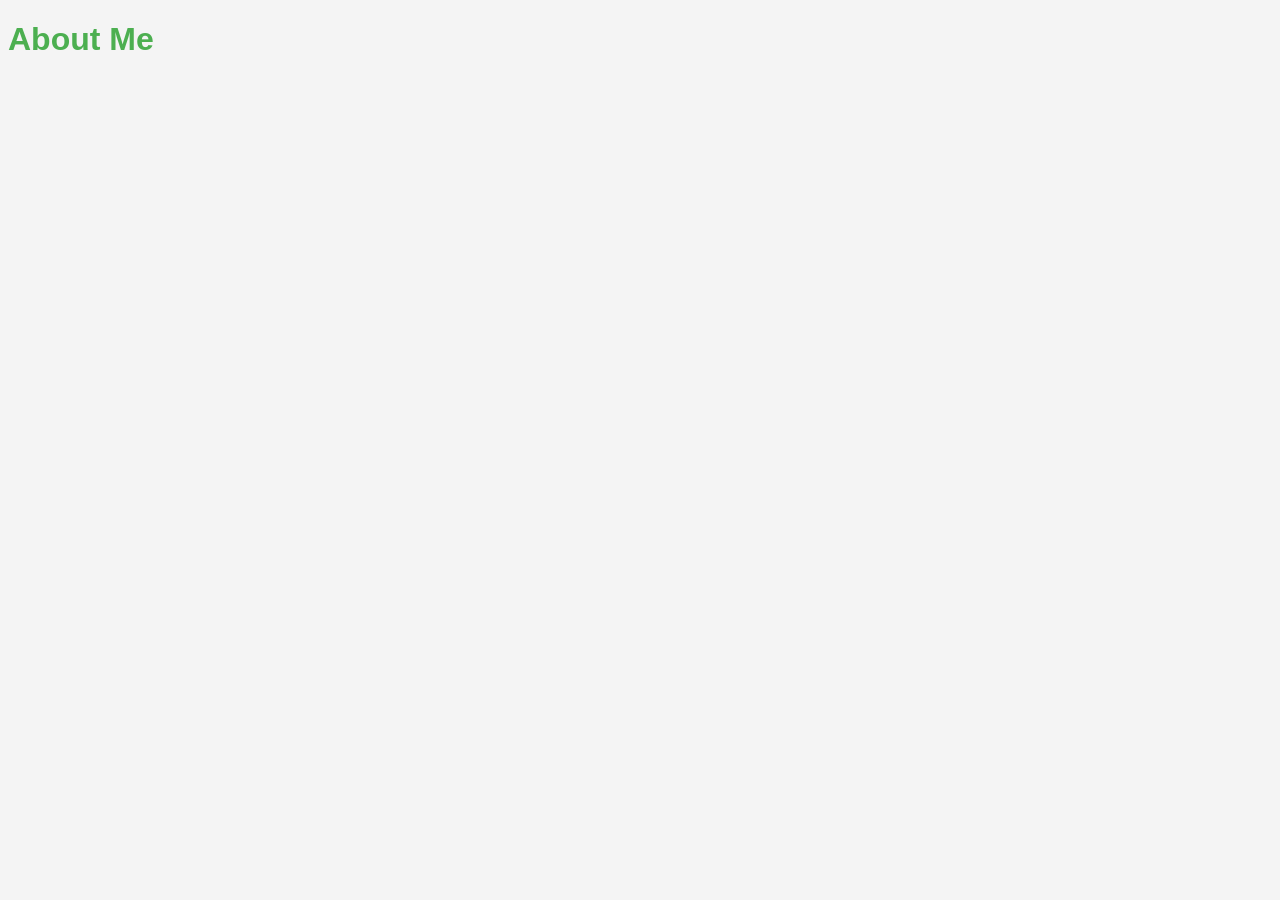
==== about.html @ 4b8dbb8c "Initial commit: Portfolio website" ====
<!DOCTYPE html>
<html lang="en">
<head>
    <meta charset="UTF-8">
    <meta name="viewport" content="width=device-width, initial-scale=1.0">
    <link rel="stylesheet" href="style.css">
    <title>About Me</title>
</head>
<body>
    <h1>About Me</h1>
</body>
</html>
---- style.css ----
body {
    font-family: Arial, sans-serif;
    background-color: #f4f4f4;
    color: #333;
}

h1 {
    color: #4CAF50;
}
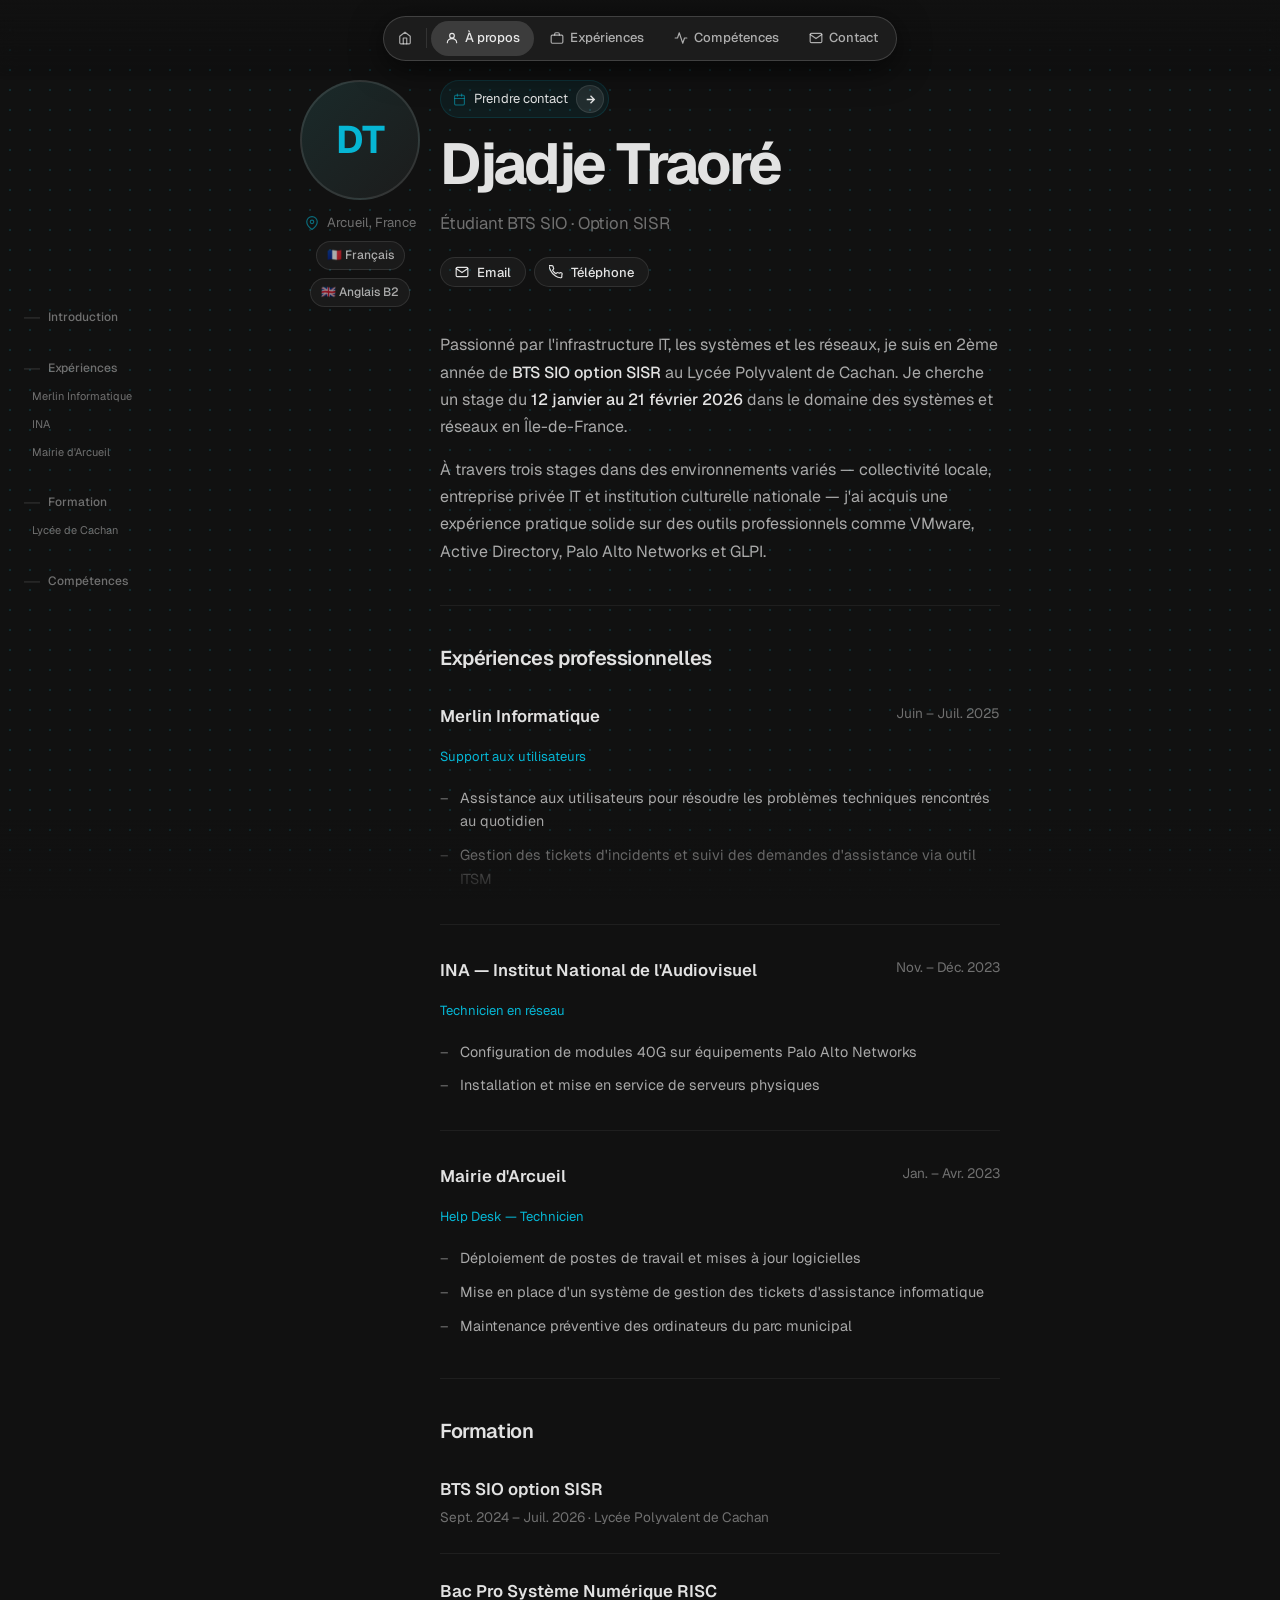
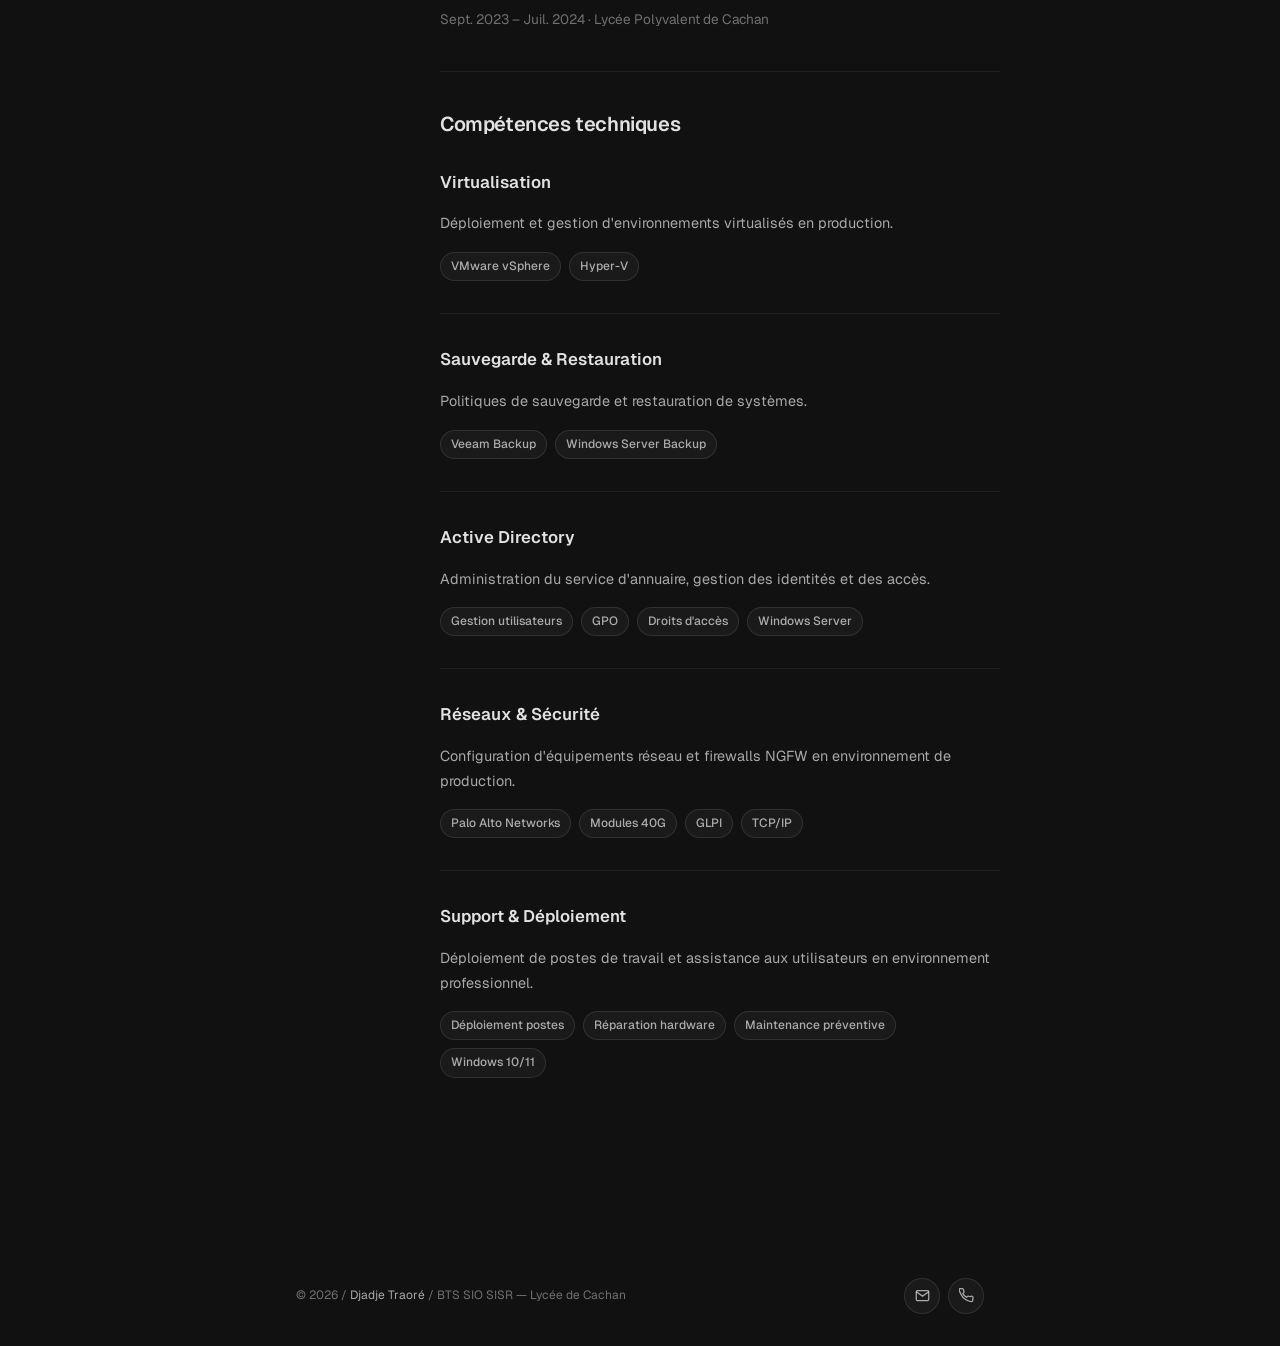
==== commit c043d039: "Add files via upload" ====
--- a/about.html
+++ b/about.html
@@ -1,12 +1,346 @@
 <!DOCTYPE html>
-<html lang="en">
+<html lang="fr">
 <head>
-    <meta charset="UTF-8">
-    <meta name="viewport" content="width=device-width, initial-scale=1.0">
-    <link rel="stylesheet" href="style.css">
-    <title>About Me</title>
+  <meta charset="UTF-8" />
+  <meta name="viewport" content="width=device-width, initial-scale=1.0" />
+  <title>À propos — Djadje Traoré</title>
+  <link rel="stylesheet" href="tokens.css" />
+  <style>
+    /* TOC sidebar (like magic-portfolio TableOfContents) */
+    .toc {
+      position: fixed; left: 0; top: 50%; transform: translateY(-50%);
+      padding-left: 24px; display: flex; flex-direction: column; gap: 32px;
+    }
+    .toc-section { display: flex; flex-direction: column; gap: 8px; }
+    .toc-link {
+      font-size: 12px; font-weight: 500; color: var(--neutral-on-background-weak);
+      text-decoration: none; font-family: var(--font-label);
+      transition: color var(--transition-micro-medium);
+      display: flex; align-items: center; gap: 8px;
+    }
+    .toc-link::before {
+      content:''; width: 16px; height: 1px;
+      background: currentColor; opacity: 0.4;
+      transition: width var(--transition-micro-medium), opacity var(--transition-micro-medium);
+    }
+    .toc-link:hover, .toc-link.active { color: var(--neutral-on-background-strong); }
+    .toc-link:hover::before { width: 24px; opacity: 1; }
+    .toc-sub { padding-left: 8px; font-size: 11px; color: var(--neutral-on-background-weak); text-decoration:none; display:block; margin-top:2px; font-family:var(--font-label); transition:color var(--transition-micro-medium); }
+    .toc-sub:hover { color: var(--neutral-on-background-medium); }
+    @media (max-width: 1100px) { .toc { display: none; } }
+
+    /* Schedule button */
+    .schedule-btn {
+      display: inline-flex; align-items: center; gap: 8px;
+      border: 1px solid var(--brand-alpha-medium);
+      background: var(--brand-alpha-weak);
+      border-radius: var(--radius-full);
+      padding: 4px 4px 4px 12px;
+      font-size: 13px; color: var(--neutral-on-background-strong); text-decoration:none;
+      transition: background var(--transition-micro-medium);
+      backdrop-filter: blur(4px);
+    }
+    .schedule-btn:hover { background: var(--brand-alpha-medium); }
+    .schedule-btn .icon-wrap {
+      display:inline-flex; align-items:center; justify-content:center;
+      width:28px; height:28px; border-radius:var(--radius-full);
+      background: var(--neutral-alpha-medium); border: 1px solid var(--neutral-border-medium);
+      flex-shrink:0;
+    }
+    .schedule-btn svg { width: 13px; height: 13px; }
+
+    /* Progress bar for language */
+    .progress-bar {
+      height: 3px; border-radius: 2px;
+      background: var(--neutral-border-weak); overflow: hidden; margin-top:4px;
+    }
+    .progress-fill { height: 100%; border-radius: 2px; background: var(--brand-solid); }
+  </style>
 </head>
 <body>
-    <h1>About Me</h1>
+
+<div class="mask-top"></div>
+<div class="mask-bottom"></div>
+
+<!-- TOC (Table of Contents, fixed left) -->
+<div class="toc">
+  <div class="toc-section">
+    <a class="toc-link" href="#introduction">Introduction</a>
+  </div>
+  <div class="toc-section">
+    <a class="toc-link" href="#experiences">Expériences</a>
+    <a class="toc-sub" href="#merlin">Merlin Informatique</a>
+    <a class="toc-sub" href="#ina">INA</a>
+    <a class="toc-sub" href="#arcueil">Mairie d'Arcueil</a>
+  </div>
+  <div class="toc-section">
+    <a class="toc-link" href="#formation">Formation</a>
+    <a class="toc-sub" href="#bts">Lycée de Cachan</a>
+  </div>
+  <div class="toc-section">
+    <a class="toc-link" href="#competences">Compétences</a>
+  </div>
+</div>
+
+<!-- NAV PILL -->
+<nav class="pill">
+  <a href="index.html" class="home-icon" aria-label="Accueil">
+    <svg viewBox="0 0 24 24" fill="none" stroke="currentColor" stroke-width="2" stroke-linecap="round" stroke-linejoin="round"><path d="M3 9l9-7 9 7v11a2 2 0 01-2 2H5a2 2 0 01-2-2z"/><polyline points="9 22 9 12 15 12 15 22"/></svg>
+  </a>
+  <div class="nav-sep"></div>
+  <a href="about.html" class="active">
+    <svg viewBox="0 0 24 24" fill="none" stroke="currentColor" stroke-width="2" stroke-linecap="round" stroke-linejoin="round"><circle cx="12" cy="8" r="4"/><path d="M4 20c0-4 3.6-7 8-7s8 3 8 7"/></svg>
+    <span class="nav-label">À propos</span>
+  </a>
+  <a href="experiences.html">
+    <svg viewBox="0 0 24 24" fill="none" stroke="currentColor" stroke-width="2" stroke-linecap="round" stroke-linejoin="round"><rect x="2" y="7" width="20" height="14" rx="2"/><path d="M16 7V5a2 2 0 00-2-2h-4a2 2 0 00-2 2v2"/></svg>
+    <span class="nav-label">Expériences</span>
+  </a>
+  <a href="competences.html">
+    <svg viewBox="0 0 24 24" fill="none" stroke="currentColor" stroke-width="2" stroke-linecap="round" stroke-linejoin="round"><polyline points="22 12 18 12 15 21 9 3 6 12 2 12"/></svg>
+    <span class="nav-label">Compétences</span>
+  </a>
+  <a href="contact.html">
+    <svg viewBox="0 0 24 24" fill="none" stroke="currentColor" stroke-width="2" stroke-linecap="round" stroke-linejoin="round"><path d="M4 4h16c1.1 0 2 .9 2 2v12c0 1.1-.9 2-2 2H4c-1.1 0-2-.9-2-2V6c0-1.1.9-2 2-2z"/><polyline points="22,6 12,13 2,6"/></svg>
+    <span class="nav-label">Contact</span>
+  </a>
+</nav>
+
+<main>
+  <div class="column" style="max-width: var(--max-width-m);">
+
+    <div class="about-layout">
+
+      <!-- ─── SIDEBAR: avatar sticky ─── -->
+      <div class="about-sidebar">
+        <div class="reveal reveal-d1">
+          <div class="avatar avatar-xl">DT</div>
+        </div>
+        <div class="reveal reveal-d2 col gap-8" style="align-items:center;">
+          <div class="row gap-8" style="color:var(--brand-on-background-weak);">
+            <svg width="14" height="14" viewBox="0 0 24 24" fill="none" stroke="currentColor" stroke-width="2"><path d="M21 10c0 7-9 13-9 13s-9-6-9-13a9 9 0 0118 0z"/><circle cx="12" cy="10" r="3"/></svg>
+            <span class="body-default-s">Arcueil, France</span>
+          </div>
+          <div class="row gap-8 wrap" style="justify-content:center;">
+            <span class="tag">🇫🇷 Français</span>
+            <span class="tag">🇬🇧 Anglais B2</span>
+          </div>
+        </div>
+      </div>
+
+      <!-- ─── BODY ─── -->
+      <div class="about-body col gap-40">
+
+        <!-- Header: name + role + socials -->
+        <div id="introduction" class="col gap-16">
+
+          <!-- Schedule a call button -->
+          <div class="reveal reveal-d1" style="width:fit-content;">
+            <a href="mailto:traoredjadje310@gmail.com" class="schedule-btn">
+              <svg viewBox="0 0 24 24" fill="none" stroke="var(--brand-on-background-weak)" stroke-width="2" stroke-linecap="round" stroke-linejoin="round"><rect x="3" y="4" width="18" height="18" rx="2"/><line x1="16" y1="2" x2="16" y2="6"/><line x1="8" y1="2" x2="8" y2="6"/><line x1="3" y1="10" x2="21" y2="10"/></svg>
+              Prendre contact
+              <div class="icon-wrap">
+                <svg viewBox="0 0 24 24" fill="none" stroke="currentColor" stroke-width="2.5"><path d="M5 12h14M12 5l7 7-7 7"/></svg>
+              </div>
+            </a>
+          </div>
+
+          <div class="reveal reveal-d2">
+            <h1 class="display-strong-xl">Djadje Traoré</h1>
+          </div>
+
+          <div class="reveal reveal-d3">
+            <p class="display-default-xs on-neutral-weak">Étudiant BTS SIO · Option SISR</p>
+          </div>
+
+          <!-- Social buttons -->
+          <div class="reveal reveal-d4 row gap-8 wrap" style="padding-top:4px; padding-bottom:4px;">
+            <a href="mailto:traoredjadje310@gmail.com" class="btn btn-secondary" style="font-size:13px; padding:7px 14px;">
+              <svg viewBox="0 0 24 24" fill="none" stroke="currentColor" stroke-width="2" stroke-linecap="round" stroke-linejoin="round"><path d="M4 4h16c1.1 0 2 .9 2 2v12c0 1.1-.9 2-2 2H4c-1.1 0-2-.9-2-2V6c0-1.1.9-2 2-2z"/><polyline points="22,6 12,13 2,6"/></svg>
+              Email
+            </a>
+            <a href="tel:0767908541" class="btn btn-secondary" style="font-size:13px; padding:7px 14px;">
+              <svg viewBox="0 0 24 24" fill="none" stroke="currentColor" stroke-width="2" stroke-linecap="round" stroke-linejoin="round"><path d="M22 16.92v3a2 2 0 01-2.18 2 19.8 19.8 0 01-8.63-3.07A19.5 19.5 0 013.07 9.81 19.8 19.8 0 01.12 1.23a2 2 0 012-.22h3a2 2 0 012 1.72c.13.96.36 1.9.7 2.81a2 2 0 01-.45 2.11l-1.27 1.27a16 16 0 006 6l1.27-1.27a2 2 0 012.11-.45c.9.34 1.85.57 2.81.7A2 2 0 0122 16.92z"/></svg>
+              Téléphone
+            </a>
+          </div>
+
+        </div>
+
+        <!-- Intro paragraph -->
+        <div class="reveal reveal-d4 col gap-16 body-default-l">
+          <p>Passionné par l'infrastructure IT, les systèmes et les réseaux, je suis en 2ème année de <strong style="color:var(--neutral-on-background-strong); font-weight:500;">BTS SIO option SISR</strong> au Lycée Polyvalent de Cachan. Je cherche un stage du <strong style="color:var(--neutral-on-background-strong); font-weight:500;">12 janvier au 21 février 2026</strong> dans le domaine des systèmes et réseaux en Île-de-France.</p>
+          <p>À travers trois stages dans des environnements variés — collectivité locale, entreprise privée IT et institution culturelle nationale — j'ai acquis une expérience pratique solide sur des outils professionnels comme VMware, Active Directory, Palo Alto Networks et GLPI.</p>
+        </div>
+
+        <div class="line-h reveal"></div>
+
+        <!-- WORK EXPERIENCE -->
+        <div class="col gap-32">
+          <h2 id="experiences" class="display-strong-s">Expériences professionnelles</h2>
+
+          <div class="col gap-32">
+
+            <!-- EXP 1 -->
+            <div id="merlin" class="exp-block reveal">
+              <div class="row between align-start">
+                <span class="heading-strong-l">Merlin Informatique</span>
+                <span class="heading-default-xs">Juin – Juil. 2025</span>
+              </div>
+              <p class="body-default-s on-brand mt-8">Support aux utilisateurs</p>
+              <ul class="exp-achievements">
+                <li>Assistance aux utilisateurs pour résoudre les problèmes techniques rencontrés au quotidien</li>
+                <li>Gestion des tickets d'incidents et suivi des demandes d'assistance via outil ITSM</li>
+              </ul>
+            </div>
+
+            <div class="line-h"></div>
+
+            <!-- EXP 2 -->
+            <div id="ina" class="exp-block reveal">
+              <div class="row between align-start">
+                <span class="heading-strong-l">INA — Institut National de l'Audiovisuel</span>
+                <span class="heading-default-xs">Nov. – Déc. 2023</span>
+              </div>
+              <p class="body-default-s on-brand mt-8">Technicien en réseau</p>
+              <ul class="exp-achievements">
+                <li>Configuration de modules 40G sur équipements Palo Alto Networks</li>
+                <li>Installation et mise en service de serveurs physiques</li>
+              </ul>
+            </div>
+
+            <div class="line-h"></div>
+
+            <!-- EXP 3 -->
+            <div id="arcueil" class="exp-block reveal">
+              <div class="row between align-start">
+                <span class="heading-strong-l">Mairie d'Arcueil</span>
+                <span class="heading-default-xs">Jan. – Avr. 2023</span>
+              </div>
+              <p class="body-default-s on-brand mt-8">Help Desk — Technicien</p>
+              <ul class="exp-achievements">
+                <li>Déploiement de postes de travail et mises à jour logicielles</li>
+                <li>Mise en place d'un système de gestion des tickets d'assistance informatique</li>
+                <li>Maintenance préventive des ordinateurs du parc municipal</li>
+              </ul>
+            </div>
+
+          </div>
+        </div>
+
+        <div class="line-h reveal"></div>
+
+        <!-- FORMATION -->
+        <div class="col gap-32">
+          <h2 id="formation" class="display-strong-s">Formation</h2>
+
+          <div class="col gap-24">
+
+            <div id="bts" class="col gap-4 reveal">
+              <div class="row between align-start">
+                <span class="heading-strong-l">BTS SIO option SISR</span>
+              </div>
+              <span class="heading-default-xs">Sept. 2024 – Juil. 2026 · Lycée Polyvalent de Cachan</span>
+            </div>
+
+            <div class="line-h"></div>
+
+            <div class="col gap-4 reveal">
+              <span class="heading-strong-l">Bac Pro Système Numérique RISC</span>
+              <span class="heading-default-xs">Sept. 2023 – Juil. 2024 · Lycée Polyvalent de Cachan</span>
+            </div>
+
+          </div>
+        </div>
+
+        <div class="line-h reveal"></div>
+
+        <!-- COMPÉTENCES TECHNIQUES -->
+        <div class="col gap-32 mb-48">
+          <h2 id="competences" class="display-strong-s">Compétences techniques</h2>
+
+          <div class="col gap-32">
+
+            <div class="skill-block reveal">
+              <span class="heading-strong-l">Virtualisation</span>
+              <p class="body-default-m mt-8">Déploiement et gestion d'environnements virtualisés en production.</p>
+              <div class="skill-tags-row">
+                <span class="tag">VMware vSphere</span>
+                <span class="tag">Hyper-V</span>
+              </div>
+            </div>
+
+            <div class="line-h"></div>
+
+            <div class="skill-block reveal">
+              <span class="heading-strong-l">Sauvegarde & Restauration</span>
+              <p class="body-default-m mt-8">Politiques de sauvegarde et restauration de systèmes.</p>
+              <div class="skill-tags-row">
+                <span class="tag">Veeam Backup</span>
+                <span class="tag">Windows Server Backup</span>
+              </div>
+            </div>
+
+            <div class="line-h"></div>
+
+            <div class="skill-block reveal">
+              <span class="heading-strong-l">Active Directory</span>
+              <p class="body-default-m mt-8">Administration du service d'annuaire, gestion des identités et des accès.</p>
+              <div class="skill-tags-row">
+                <span class="tag">Gestion utilisateurs</span>
+                <span class="tag">GPO</span>
+                <span class="tag">Droits d'accès</span>
+                <span class="tag">Windows Server</span>
+              </div>
+            </div>
+
+            <div class="line-h"></div>
+
+            <div class="skill-block reveal">
+              <span class="heading-strong-l">Réseaux & Sécurité</span>
+              <p class="body-default-m mt-8">Configuration d'équipements réseau et firewalls NGFW en environnement de production.</p>
+              <div class="skill-tags-row">
+                <span class="tag">Palo Alto Networks</span>
+                <span class="tag">Modules 40G</span>
+                <span class="tag">GLPI</span>
+                <span class="tag">TCP/IP</span>
+              </div>
+            </div>
+
+            <div class="line-h"></div>
+
+            <div class="skill-block reveal">
+              <span class="heading-strong-l">Support & Déploiement</span>
+              <p class="body-default-m mt-8">Déploiement de postes de travail et assistance aux utilisateurs en environnement professionnel.</p>
+              <div class="skill-tags-row">
+                <span class="tag">Déploiement postes</span>
+                <span class="tag">Réparation hardware</span>
+                <span class="tag">Maintenance préventive</span>
+                <span class="tag">Windows 10/11</span>
+              </div>
+            </div>
+
+          </div>
+        </div>
+
+      </div>
+    </div>
+  </div>
+</main>
+
+<footer>
+  <div class="footer-inner">
+    <p>© 2026 / <a href="about.html">Djadje Traoré</a> / BTS SIO SISR — Lycée de Cachan</p>
+    <div class="footer-icons">
+      <a href="mailto:traoredjadje310@gmail.com" class="icon-btn" title="Email">
+        <svg viewBox="0 0 24 24" fill="none" stroke="currentColor" stroke-width="2"><path d="M4 4h16c1.1 0 2 .9 2 2v12c0 1.1-.9 2-2 2H4c-1.1 0-2-.9-2-2V6c0-1.1.9-2 2-2z"/><polyline points="22,6 12,13 2,6"/></svg>
+      </a>
+      <a href="tel:0767908541" class="icon-btn" title="Téléphone">
+        <svg viewBox="0 0 24 24" fill="none" stroke="currentColor" stroke-width="2"><path d="M22 16.92v3a2 2 0 01-2.18 2 19.8 19.8 0 01-8.63-3.07A19.5 19.5 0 013.07 9.81 19.8 19.8 0 01.12 1.23a2 2 0 012-.22h3a2 2 0 012 1.72c.13.96.36 1.9.7 2.81a2 2 0 01-.45 2.11l-1.27 1.27a16 16 0 006 6l1.27-1.27a2 2 0 012.11-.45c.9.34 1.85.57 2.81.7A2 2 0 0122 16.92z"/></svg>
+      </a>
+    </div>
+  </div>
+</footer>
+
 </body>
-</html>+</html>
--- a/tokens.css
+++ b/tokens.css
@@ -0,0 +1,446 @@
+@import url('https://fonts.googleapis.com/css2?family=Geist:wght@100;200;300;400;500;600;700;800;900&family=Geist+Mono:wght@400;500;600&display=swap');
+
+/* ─────────────────────────────────────────
+   ONCE UI DARK THEME TOKENS  (cyan brand)
+───────────────────────────────────────── */
+:root {
+  /* Page */
+  --page-background:            #111111;
+  --page-background-alpha:      rgba(17,17,17,0.92);
+
+  /* Neutral gray scale */
+  --neutral-background-weak:    #161616;
+  --neutral-background-medium:  #1c1c1c;
+  --neutral-background-strong:  #232323;
+  --neutral-border-weak:        rgba(255,255,255,0.06);
+  --neutral-border-medium:      rgba(255,255,255,0.10);
+  --neutral-border-strong:      rgba(255,255,255,0.16);
+  --neutral-on-background-weak: rgba(255,255,255,0.40);
+  --neutral-on-background-medium: rgba(255,255,255,0.64);
+  --neutral-on-background-strong: rgba(255,255,255,0.88);
+  --neutral-alpha-weak:         rgba(255,255,255,0.04);
+  --neutral-alpha-medium:       rgba(255,255,255,0.08);
+  --neutral-alpha-strong:       rgba(255,255,255,0.14);
+
+  /* Brand cyan */
+  --brand-background-weak:      rgba(6,182,212,0.08);
+  --brand-background-medium:    rgba(6,182,212,0.14);
+  --brand-background-strong:    #06b6d4;
+  --brand-border-weak:          rgba(6,182,212,0.18);
+  --brand-border-medium:        rgba(6,182,212,0.30);
+  --brand-border-strong:        rgba(6,182,212,0.55);
+  --brand-on-background-weak:   rgba(6,182,212,0.55);
+  --brand-on-background-medium: rgba(6,182,212,0.75);
+  --brand-on-background-strong: #06b6d4;
+  --brand-alpha-weak:           rgba(6,182,212,0.07);
+  --brand-alpha-medium:         rgba(6,182,212,0.14);
+  --brand-alpha-strong:         rgba(6,182,212,0.26);
+  --brand-solid:                #06b6d4;
+  --brand-solid-strong:         #22d3ee;
+  --brand-solid-contrast:       #000000;
+
+  /* Accent red */
+  --accent-background-strong:   #ef4444;
+  --accent-on-background-weak:  rgba(239,68,68,0.55);
+  --accent-alpha-weak:          rgba(239,68,68,0.06);
+  --accent-alpha-medium:        rgba(239,68,68,0.12);
+  --accent-solid:               #ef4444;
+
+  /* Static */
+  --static-transparent:         transparent;
+  --static-white:               #ffffff;
+  --static-black:               #000000;
+
+  /* Spacing */
+  --static-space-1:   1px;
+  --static-space-2:   2px;
+  --static-space-4:   4px;
+  --static-space-8:   8px;
+  --static-space-12:  12px;
+  --static-space-16:  16px;
+  --static-space-20:  20px;
+  --static-space-24:  24px;
+  --static-space-32:  32px;
+  --static-space-40:  40px;
+  --static-space-48:  48px;
+  --static-space-64:  64px;
+  --static-space-80:  80px;
+
+  /* Radius – "playful" border style */
+  --radius-xs:   4px;
+  --radius-s:    8px;
+  --radius-m:    12px;
+  --radius-l:    16px;
+  --radius-xl:   20px;
+  --radius-full: 9999px;
+
+  /* Typography */
+  --font-heading: 'Geist', system-ui, sans-serif;
+  --font-body:    'Geist', system-ui, sans-serif;
+  --font-label:   'Geist', system-ui, sans-serif;
+  --font-code:    'Geist Mono', monospace;
+
+  /* Shadows */
+  --shadow-s: 0 1px 2px rgba(0,0,0,0.4);
+  --shadow-m: 0 4px 12px rgba(0,0,0,0.5);
+  --shadow-l: 0 8px 32px rgba(0,0,0,0.6);
+
+  /* Transitions */
+  --transition-micro-medium: 0.16s ease;
+  --transition-macro-medium: 0.3s ease;
+
+  /* Content max-width (Once UI "m" = ~720px) */
+  --max-width-m: 720px;
+  --max-width-s: 560px;
+}
+
+/* ─── RESET ─── */
+*, *::before, *::after { box-sizing: border-box; margin: 0; padding: 0; }
+html { scroll-behavior: smooth; }
+body {
+  background: var(--page-background);
+  color: var(--neutral-on-background-strong);
+  font-family: var(--font-body);
+  font-size: 16px;
+  line-height: 1.6;
+  -webkit-font-smoothing: antialiased;
+  min-height: 100vh;
+  position: relative;
+}
+
+/* ─── DOTS BACKGROUND (effects.dots) ─── */
+body::before {
+  content: '';
+  position: fixed; inset: 0; z-index: 0;
+  pointer-events: none;
+  background-image: radial-gradient(var(--brand-background-strong) 1px, transparent 1px);
+  background-size: 20px 20px;
+  opacity: 0.18;
+}
+
+/* ─── FADE MASKS (Header.module.scss) ─── */
+.mask-top {
+  position: fixed; top: 0; left: 0; right: 0;
+  height: 80px; z-index: 8; pointer-events: none;
+  backdrop-filter: blur(0.5rem);
+  background: linear-gradient(to bottom, var(--page-background), var(--static-transparent));
+  mask-image: linear-gradient(rgba(0,0,0,1) 25%, rgba(0,0,0,0) 100%);
+  -webkit-mask-image: linear-gradient(rgba(0,0,0,1) 25%, rgba(0,0,0,0) 100%);
+}
+.mask-bottom {
+  position: fixed; bottom: 0; left: 0; right: 0;
+  height: 80px; z-index: 8; pointer-events: none;
+  background: linear-gradient(to top, var(--page-background), var(--static-transparent));
+}
+
+/* ─── NAV PILL ─── */
+nav.pill {
+  position: fixed; top: 16px; left: 50%; transform: translateX(-50%);
+  z-index: 10;
+  display: flex; align-items: center; gap: 2px;
+  padding: 4px;
+  background: var(--neutral-background-medium);
+  border: 1px solid var(--neutral-border-strong);
+  border-radius: var(--radius-full);
+  box-shadow: var(--shadow-l);
+  backdrop-filter: blur(20px);
+  -webkit-backdrop-filter: blur(20px);
+  white-space: nowrap;
+}
+
+nav.pill .nav-sep {
+  width: 1px; height: 20px;
+  background: var(--neutral-border-medium);
+  margin: 0 2px; flex-shrink: 0;
+}
+
+nav.pill a {
+  display: inline-flex; align-items: center; gap: 6px;
+  padding: 7px 14px;
+  border-radius: var(--radius-full);
+  font-size: 13px; font-weight: 500; font-family: var(--font-label);
+  color: var(--neutral-on-background-medium);
+  text-decoration: none;
+  transition: color var(--transition-micro-medium), background var(--transition-micro-medium);
+  position: relative;
+}
+nav.pill a svg { width: 14px; height: 14px; flex-shrink: 0; }
+nav.pill a:hover { color: var(--neutral-on-background-strong); background: var(--neutral-alpha-medium); }
+nav.pill a.active {
+  color: var(--neutral-on-background-strong);
+  background: var(--neutral-alpha-strong);
+}
+nav.pill a.home-icon { padding: 7px 10px; }
+
+/* ─── TIME DISPLAY ─── */
+.time-display {
+  font-size: 12px; color: var(--neutral-on-background-weak);
+  font-family: var(--font-label);
+  position: absolute; right: 20px; top: 50%; transform: translateY(-50%);
+}
+
+/* ─── MAIN LAYOUT ─── */
+main {
+  position: relative; z-index: 1;
+  padding: 80px 24px 120px;
+  display: flex; flex-direction: column; align-items: center;
+}
+
+.column {
+  display: flex; flex-direction: column;
+  width: 100%; max-width: var(--max-width-m);
+}
+
+/* ─── REVEAL FX (RevealFx component) ─── */
+.reveal {
+  opacity: 0;
+  transform: translateY(var(--translate, 8px));
+  animation: revealFx 0.6s cubic-bezier(0.16,1,0.3,1) forwards;
+}
+.reveal-d1 { animation-delay: 0.05s; }
+.reveal-d2 { animation-delay: 0.12s; }
+.reveal-d3 { animation-delay: 0.22s; }
+.reveal-d4 { animation-delay: 0.34s; }
+.reveal-d5 { animation-delay: 0.48s; }
+.reveal-d6 { animation-delay: 0.64s; }
+
+@keyframes revealFx {
+  to { opacity: 1; transform: translateY(0); }
+}
+
+/* ─── BADGE ─── */
+.badge {
+  display: inline-flex; align-items: center; gap: 8px;
+  padding: 4px 12px 4px 8px;
+  background: var(--brand-alpha-weak);
+  border: 1px solid var(--brand-alpha-medium);
+  border-radius: var(--radius-full);
+  font-size: 12px; font-weight: 500;
+  color: var(--neutral-on-background-strong);
+  text-decoration: none;
+  transition: background var(--transition-micro-medium), border-color var(--transition-micro-medium);
+  cursor: pointer;
+}
+.badge:hover { background: var(--brand-alpha-medium); border-color: var(--brand-alpha-strong); }
+.badge .badge-label { color: var(--brand-on-background-strong); }
+.badge svg { color: var(--neutral-on-background-weak); width: 13px; height: 13px; }
+
+/* ─── TYPOGRAPHY ─── */
+.display-strong-xl  { font-size: clamp(2.4rem,6vw,3.6rem); font-weight: 700; letter-spacing: -0.04em; line-height: 1.05; }
+.display-strong-l   { font-size: clamp(2rem,4vw,2.8rem);   font-weight: 700; letter-spacing: -0.03em; line-height: 1.1; }
+.display-strong-m   { font-size: clamp(1.5rem,3vw,2rem);   font-weight: 700; letter-spacing: -0.025em; line-height: 1.15; }
+.display-strong-s   { font-size: 1.25rem; font-weight: 600; letter-spacing: -0.02em; line-height: 1.25; }
+.display-strong-xs  { font-size: 1.05rem; font-weight: 600; letter-spacing: -0.015em; }
+.display-default-xs { font-size: 1.05rem; font-weight: 400; letter-spacing: -0.01em; }
+.heading-strong-l   { font-size: 1.05rem; font-weight: 600; }
+.heading-strong-m   { font-size: 0.95rem; font-weight: 600; }
+.heading-strong-s   { font-size: 0.85rem; font-weight: 600; }
+.heading-default-xs { font-size: 0.85rem; font-weight: 400; color: var(--neutral-on-background-weak); }
+.body-default-xl    { font-size: 1.15rem; font-weight: 400; line-height: 1.7; color: var(--neutral-on-background-medium); }
+.body-default-l     { font-size: 1rem; font-weight: 400; line-height: 1.7; color: var(--neutral-on-background-medium); }
+.body-default-m     { font-size: 0.9rem; font-weight: 400; line-height: 1.7; color: var(--neutral-on-background-medium); }
+.body-default-s     { font-size: 0.82rem; font-weight: 400; color: var(--neutral-on-background-weak); }
+.label-default-s    { font-size: 0.75rem; font-weight: 500; letter-spacing: 0.01em; }
+.on-brand    { color: var(--brand-on-background-strong); }
+.on-neutral-weak { color: var(--neutral-on-background-weak); }
+.on-neutral-medium { color: var(--neutral-on-background-medium); }
+
+/* ─── BUTTON ─── */
+.btn {
+  display: inline-flex; align-items: center; gap: 8px;
+  padding: 10px 20px;
+  border-radius: var(--radius-full);
+  font-size: 14px; font-weight: 500; font-family: var(--font-label);
+  cursor: pointer; text-decoration: none;
+  border: 1px solid transparent;
+  transition: all var(--transition-micro-medium);
+  line-height: 1;
+}
+.btn svg { width: 14px; height: 14px; flex-shrink: 0; }
+.btn-secondary {
+  background: var(--neutral-alpha-weak);
+  border-color: var(--neutral-border-medium);
+  color: var(--neutral-on-background-strong);
+}
+.btn-secondary:hover { background: var(--neutral-alpha-medium); border-color: var(--neutral-border-strong); }
+
+/* ─── TAG ─── */
+.tag {
+  display: inline-flex; align-items: center; gap: 5px;
+  padding: 4px 10px;
+  border: 1px solid var(--neutral-border-medium);
+  border-radius: var(--radius-full);
+  font-size: 12px; font-weight: 500;
+  color: var(--neutral-on-background-medium);
+  background: var(--neutral-alpha-weak);
+  font-family: var(--font-label);
+}
+.tag svg { width: 12px; height: 12px; }
+
+/* ─── LINE / DIVIDER ─── */
+.line-h { width: 100%; height: 1px; background: var(--neutral-border-weak); }
+.line-v { width: 1px; height: 20px; background: var(--neutral-border-medium); flex-shrink: 0; }
+
+/* ─── AVATAR ─── */
+.avatar {
+  width: 80px; height: 80px;
+  border-radius: var(--radius-full);
+  background: linear-gradient(135deg, #1a2a2a, #1c1c1c);
+  border: 2px solid var(--neutral-border-medium);
+  display: grid; place-items: center;
+  font-size: 1.8rem; font-weight: 700;
+  color: var(--brand-on-background-strong);
+  flex-shrink: 0; overflow: hidden;
+  font-family: var(--font-heading);
+}
+.avatar-xl { width: 120px; height: 120px; font-size: 2.4rem; }
+
+/* ─── ICON BUTTON ─── */
+.icon-btn {
+  display: inline-flex; align-items: center; justify-content: center;
+  width: 36px; height: 36px;
+  border-radius: var(--radius-full);
+  border: 1px solid var(--neutral-border-medium);
+  background: var(--neutral-alpha-weak);
+  color: var(--neutral-on-background-medium);
+  cursor: pointer; text-decoration: none;
+  transition: all var(--transition-micro-medium);
+}
+.icon-btn:hover { background: var(--neutral-alpha-medium); color: var(--neutral-on-background-strong); border-color: var(--neutral-border-strong); }
+.icon-btn svg { width: 15px; height: 15px; }
+
+/* ─── CARD / SURFACE ─── */
+.card {
+  background: rgba(22,22,22,0.7);
+  border: 1px solid var(--neutral-border-medium);
+  border-radius: var(--radius-l);
+  backdrop-filter: blur(8px);
+  -webkit-backdrop-filter: blur(8px);
+  transition: border-color var(--transition-micro-medium), background var(--transition-micro-medium), transform var(--transition-macro-medium);
+}
+.card:hover { border-color: var(--neutral-border-strong); background: rgba(28,28,28,0.85); }
+.card-hover-slide:hover { transform: translateX(var(--static-space-4)); }
+
+/* ─── FLEX UTILITIES ─── */
+.row { display: flex; flex-direction: row; align-items: center; }
+.col { display: flex; flex-direction: column; }
+.wrap { flex-wrap: wrap; }
+.gap-4  { gap: 4px; }
+.gap-8  { gap: 8px; }
+.gap-12 { gap: 12px; }
+.gap-16 { gap: 16px; }
+.gap-20 { gap: 20px; }
+.gap-24 { gap: 24px; }
+.gap-32 { gap: 32px; }
+.gap-40 { gap: 40px; }
+.gap-48 { gap: 48px; }
+.between { justify-content: space-between; }
+.center  { justify-content: center; }
+.align-start { align-items: flex-start; }
+.fill-width { width: 100%; }
+.fit-width  { width: fit-content; }
+.p-16 { padding: 16px; }
+.p-20 { padding: 20px; }
+.p-24 { padding: 24px; }
+.p-32 { padding: 32px; }
+.px-16 { padding-left: 16px; padding-right: 16px; }
+.py-8  { padding-top: 8px; padding-bottom: 8px; }
+.mt-8  { margin-top: 8px; }
+.mt-16 { margin-top: 16px; }
+.mt-20 { margin-top: 20px; }
+.mt-32 { margin-top: 32px; }
+.mt-40 { margin-top: 40px; }
+.mt-48 { margin-top: 48px; }
+.mb-8  { margin-bottom: 8px; }
+.mb-16 { margin-bottom: 16px; }
+.mb-20 { margin-bottom: 20px; }
+.mb-32 { margin-bottom: 32px; }
+.mb-40 { margin-bottom: 40px; }
+.mb-48 { margin-bottom: 48px; }
+
+/* ─── EXPERIENCE / WORK ─── */
+.exp-block { display: flex; flex-direction: column; gap: 8px; }
+.exp-achievements { list-style: none; display: flex; flex-direction: column; gap: 10px; margin-top: 12px; }
+.exp-achievements li {
+  font-size: 0.9rem; color: var(--neutral-on-background-medium);
+  line-height: 1.65; padding-left: 20px; position: relative;
+}
+.exp-achievements li::before {
+  content: '–'; position: absolute; left: 0;
+  color: var(--neutral-on-background-weak);
+}
+
+/* ─── TECH SKILL ─── */
+.skill-block { display: flex; flex-direction: column; gap: 8px; }
+.skill-tags-row { display: flex; flex-wrap: wrap; gap: 8px; margin-top: 8px; }
+
+/* ─── CONTACT ─── */
+.contact-link {
+  display: flex; align-items: center; gap: 16px;
+  padding: 16px 20px;
+  text-decoration: none; color: inherit;
+}
+.contact-link:hover { transform: none; }
+
+/* ─── PROJECT CARD ─── */
+.project-card {
+  display: flex; flex-direction: column;
+  border: 1px solid var(--neutral-border-medium);
+  border-radius: var(--radius-l);
+  background: rgba(22,22,22,0.7);
+  backdrop-filter: blur(8px);
+  overflow: hidden;
+  text-decoration: none; color: inherit;
+  transition: border-color var(--transition-micro-medium), background var(--transition-micro-medium);
+}
+.project-card:hover { border-color: var(--neutral-border-strong); background: rgba(28,28,28,0.9); }
+.project-card-thumb {
+  height: 200px;
+  background: var(--neutral-background-weak);
+  display: grid; place-items: center;
+  font-size: 2.5rem;
+  border-bottom: 1px solid var(--neutral-border-weak);
+}
+.project-card-body { padding: 20px 24px; display: flex; flex-direction: column; gap: 8px; }
+
+/* ─── FOOTER ─── */
+footer {
+  position: relative; z-index: 1;
+  display: flex; justify-content: center;
+  padding: 16px 24px;
+}
+.footer-inner {
+  display: flex; justify-content: space-between; align-items: center;
+  flex-wrap: wrap; gap: 12px;
+  max-width: var(--max-width-m); width: 100%;
+  padding: 16px;
+  border-radius: var(--radius-m);
+}
+.footer-inner p { font-size: 12px; color: var(--neutral-on-background-weak); font-family: var(--font-label); }
+.footer-inner a { color: var(--neutral-on-background-medium); text-decoration: none; transition: color var(--transition-micro-medium); }
+.footer-inner a:hover { color: var(--brand-on-background-strong); }
+.footer-icons { display: flex; gap: 8px; }
+
+/* ─── INTRO SECTION (about page) ─── */
+.about-layout {
+  display: flex; gap: 0; width: 100%;
+}
+.about-sidebar {
+  position: sticky; top: 80px;
+  width: 160px; min-width: 160px;
+  height: fit-content;
+  display: flex; flex-direction: column;
+  align-items: center; gap: 12px;
+  padding: 0 24px 40px;
+  flex-shrink: 0;
+}
+.about-body { flex: 1; min-width: 0; max-width: 560px; }
+
+/* ─── RESPONSIVE ─── */
+@media (max-width: 640px) {
+  nav.pill .nav-label { display: none; }
+  nav.pill a { padding: 7px 10px; }
+  .about-layout { flex-direction: column; }
+  .about-sidebar { position: relative; top: 0; width: 100%; flex-direction: row; flex-wrap: wrap; align-items: flex-start; }
+  .time-display { display: none; }
+}
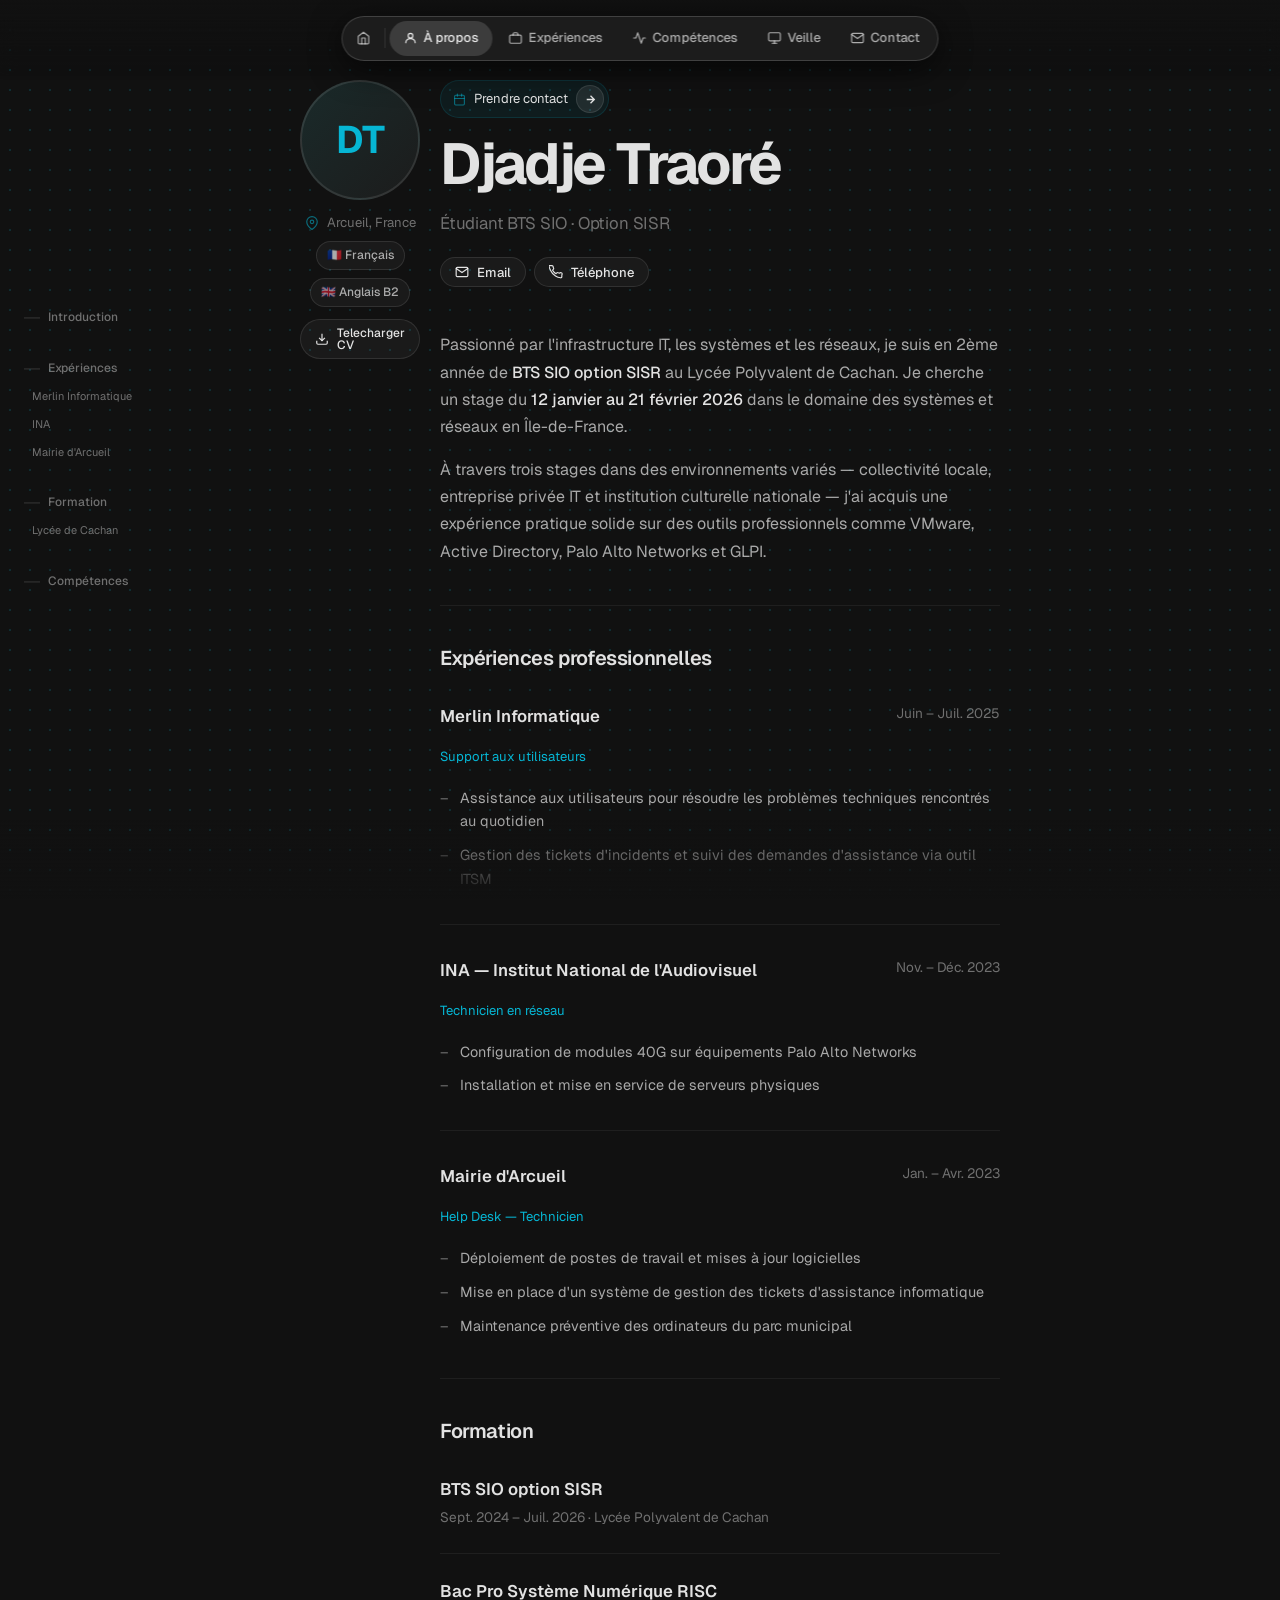
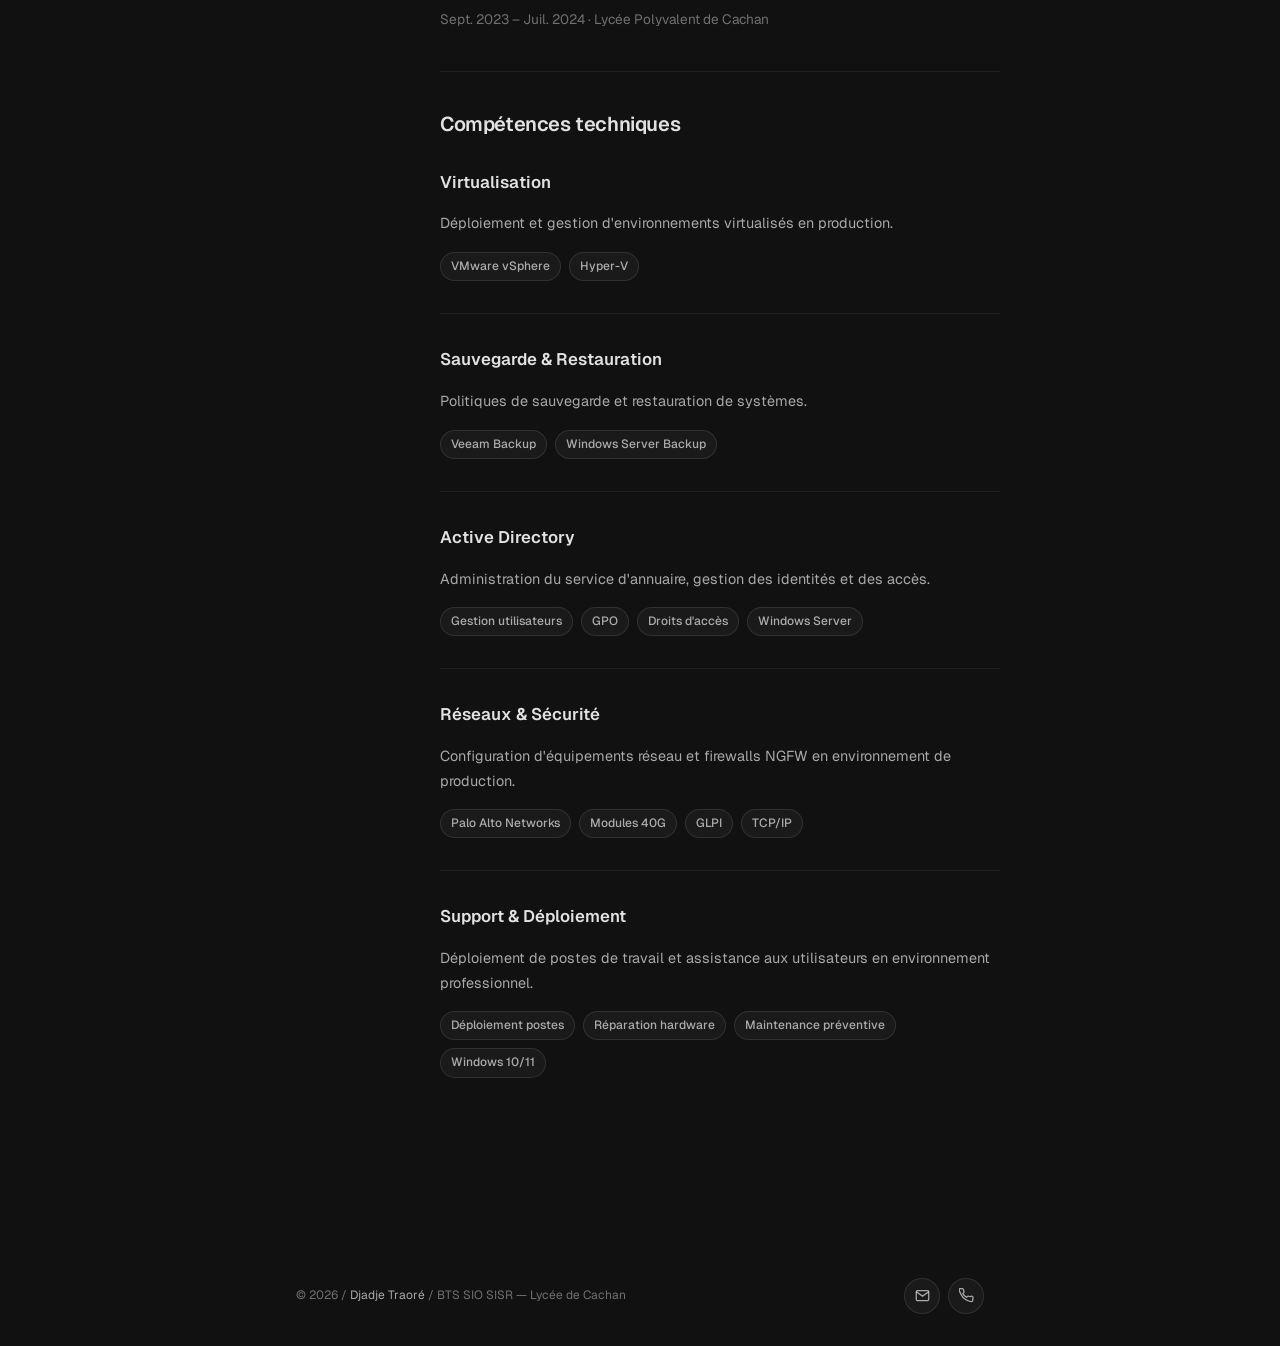
==== commit 7e4aa807: "Add files via upload" ====
--- a/about.html
+++ b/about.html
@@ -100,6 +100,10 @@
     <svg viewBox="0 0 24 24" fill="none" stroke="currentColor" stroke-width="2" stroke-linecap="round" stroke-linejoin="round"><polyline points="22 12 18 12 15 21 9 3 6 12 2 12"/></svg>
     <span class="nav-label">Compétences</span>
   </a>
+  <a href="veille.html">
+    <svg viewBox="0 0 24 24" fill="none" stroke="currentColor" stroke-width="2" stroke-linecap="round" stroke-linejoin="round"><rect x="2" y="3" width="20" height="14" rx="2"/><line x1="8" y1="21" x2="16" y2="21"/><line x1="12" y1="17" x2="12" y2="21"/></svg>
+    <span class="nav-label">Veille</span>
+  </a>
   <a href="contact.html">
     <svg viewBox="0 0 24 24" fill="none" stroke="currentColor" stroke-width="2" stroke-linecap="round" stroke-linejoin="round"><path d="M4 4h16c1.1 0 2 .9 2 2v12c0 1.1-.9 2-2 2H4c-1.1 0-2-.9-2-2V6c0-1.1.9-2 2-2z"/><polyline points="22,6 12,13 2,6"/></svg>
     <span class="nav-label">Contact</span>
@@ -125,6 +129,10 @@
             <span class="tag">🇫🇷 Français</span>
             <span class="tag">🇬🇧 Anglais B2</span>
           </div>
+          <a href="cv-djadje-traore.pdf" download class="btn btn-secondary" style="font-size:12px; padding:7px 14px; width:100%; justify-content:center; margin-top:4px;">
+            <svg viewBox="0 0 24 24" fill="none" stroke="currentColor" stroke-width="2" width="13" height="13"><path d="M21 15v4a2 2 0 01-2 2H5a2 2 0 01-2-2v-4"/><polyline points="7 10 12 15 17 10"/><line x1="12" y1="15" x2="12" y2="3"/></svg>
+            Telecharger CV
+          </a>
         </div>
       </div>
 
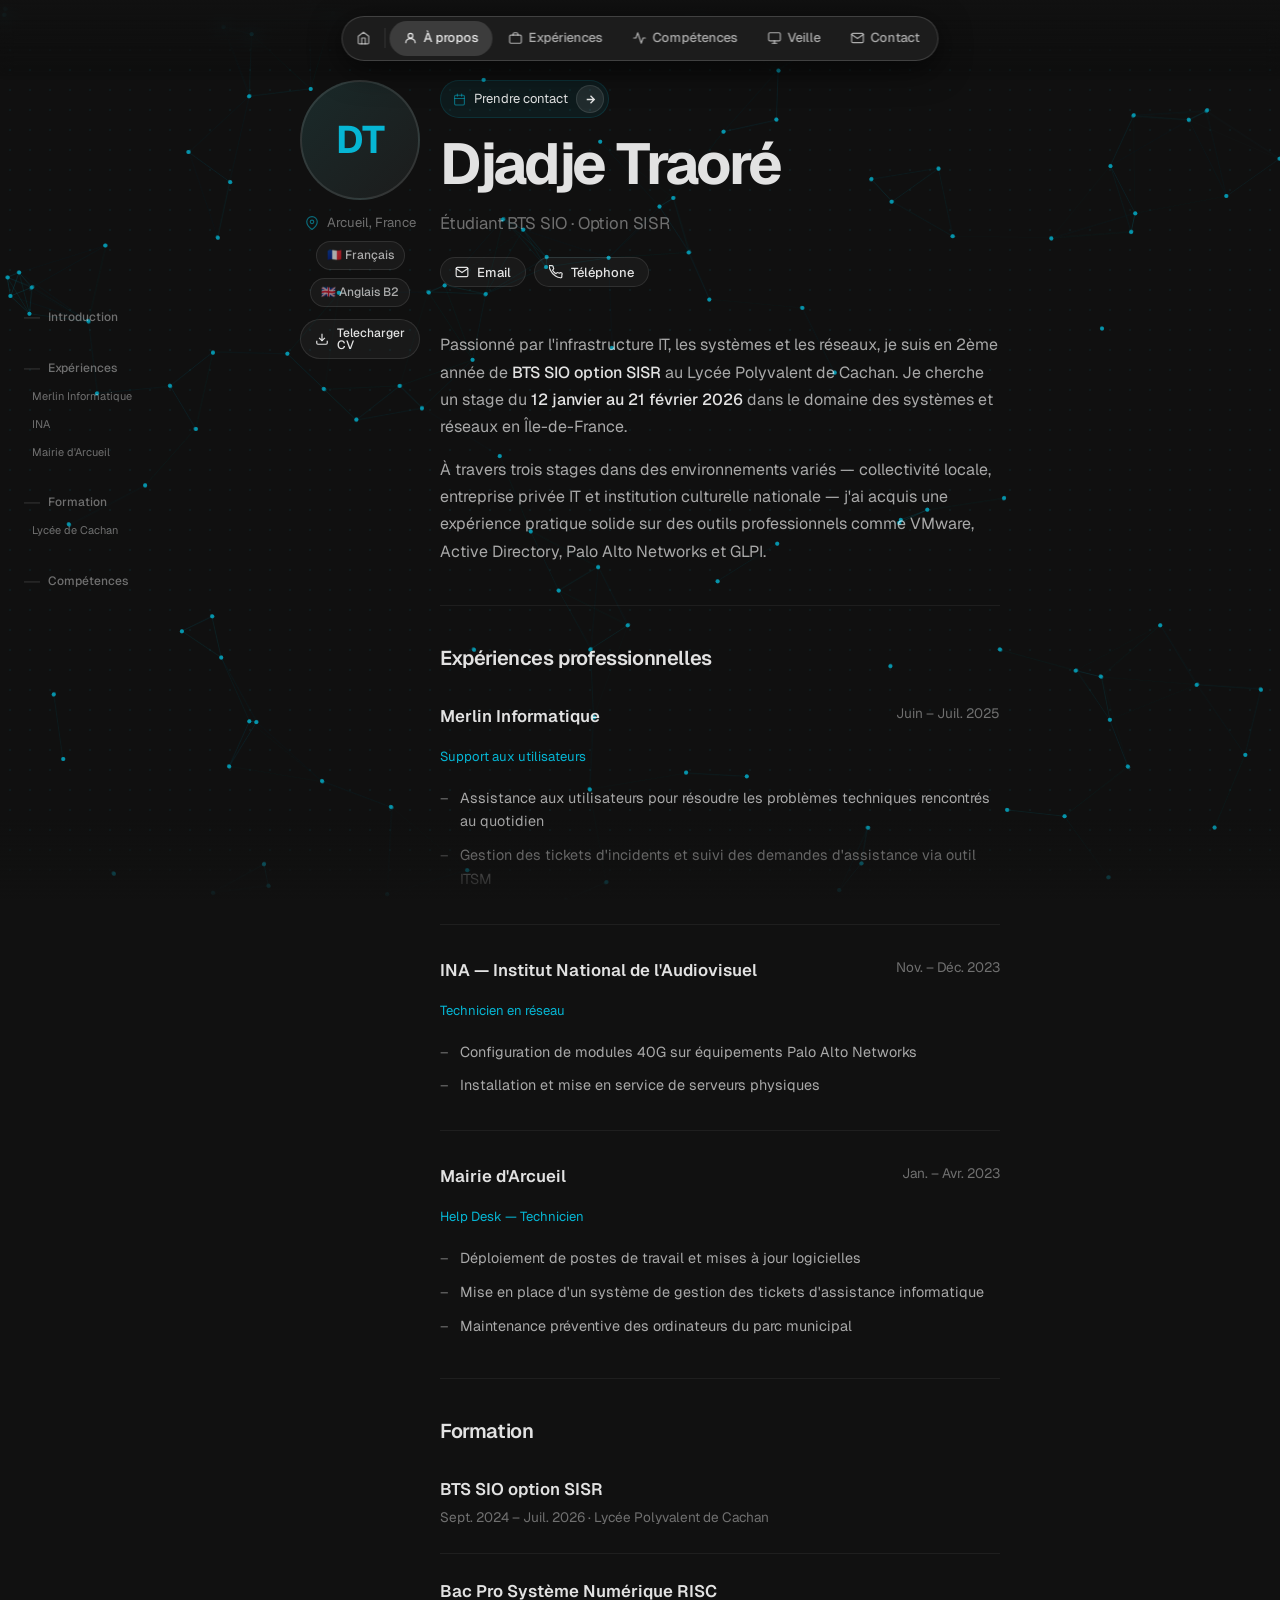
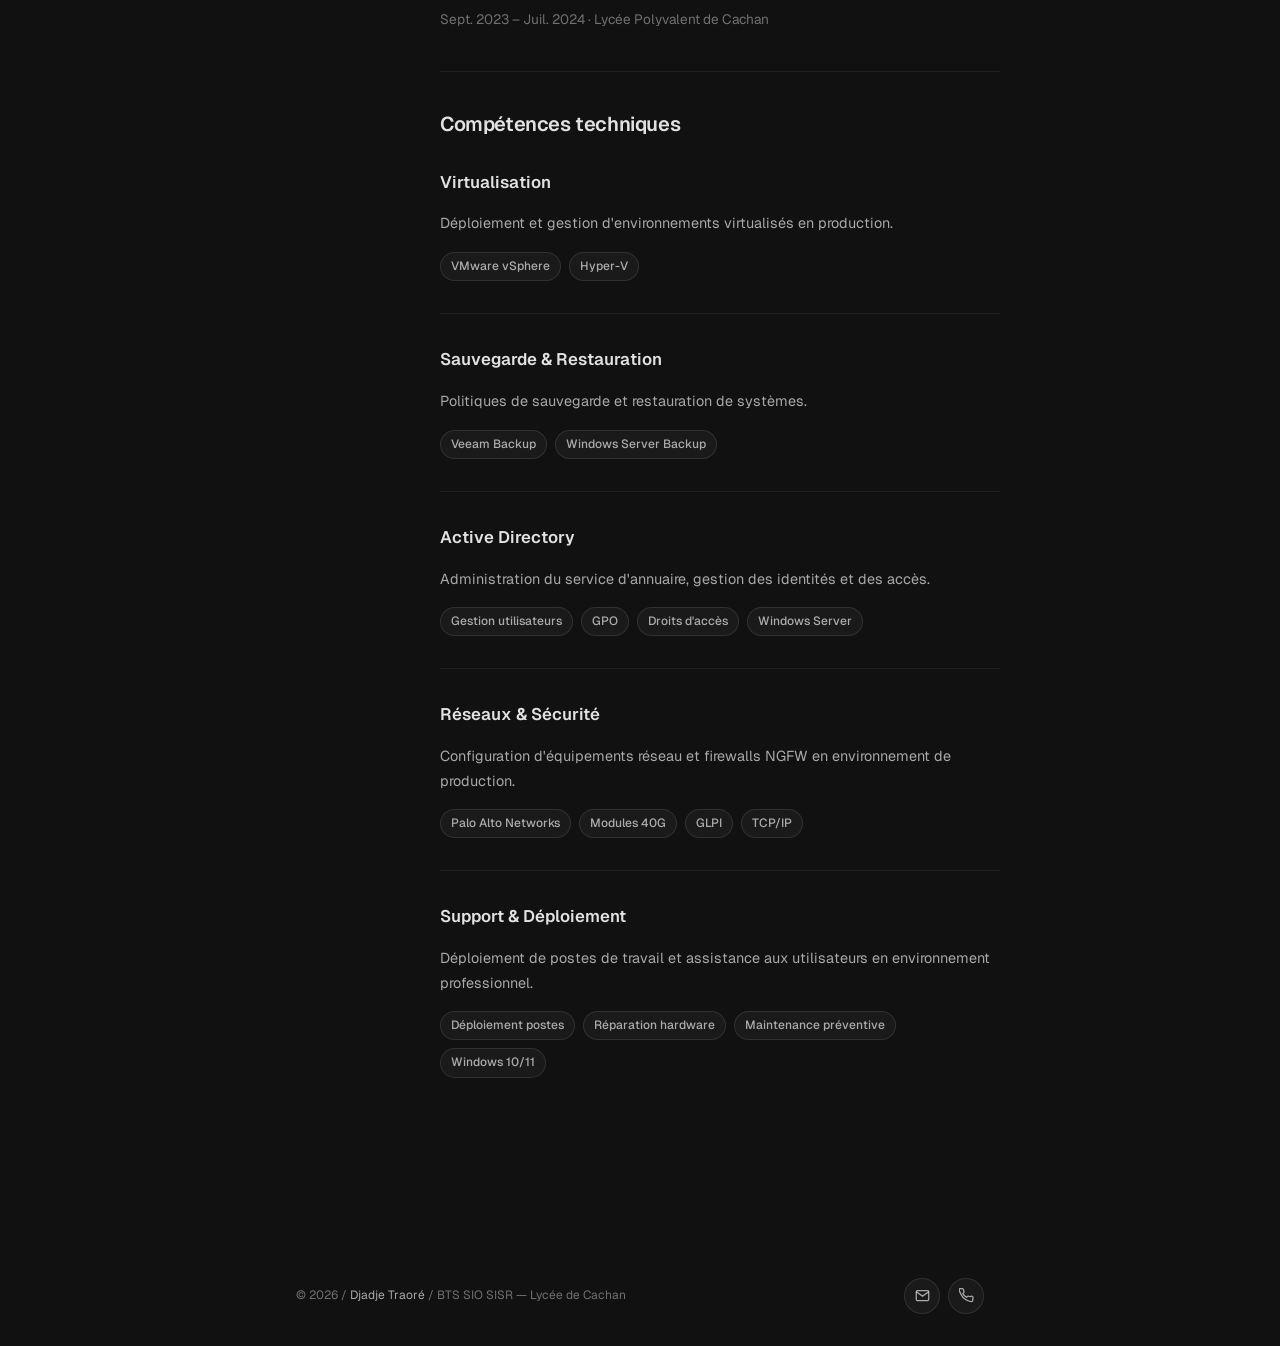
==== commit 34fd6979: "Update about.html" ====
--- a/about.html
+++ b/about.html
@@ -349,6 +349,6 @@
     </div>
   </div>
 </footer>
-
+  <script src="particles.js"></script>
 </body>
 </html>
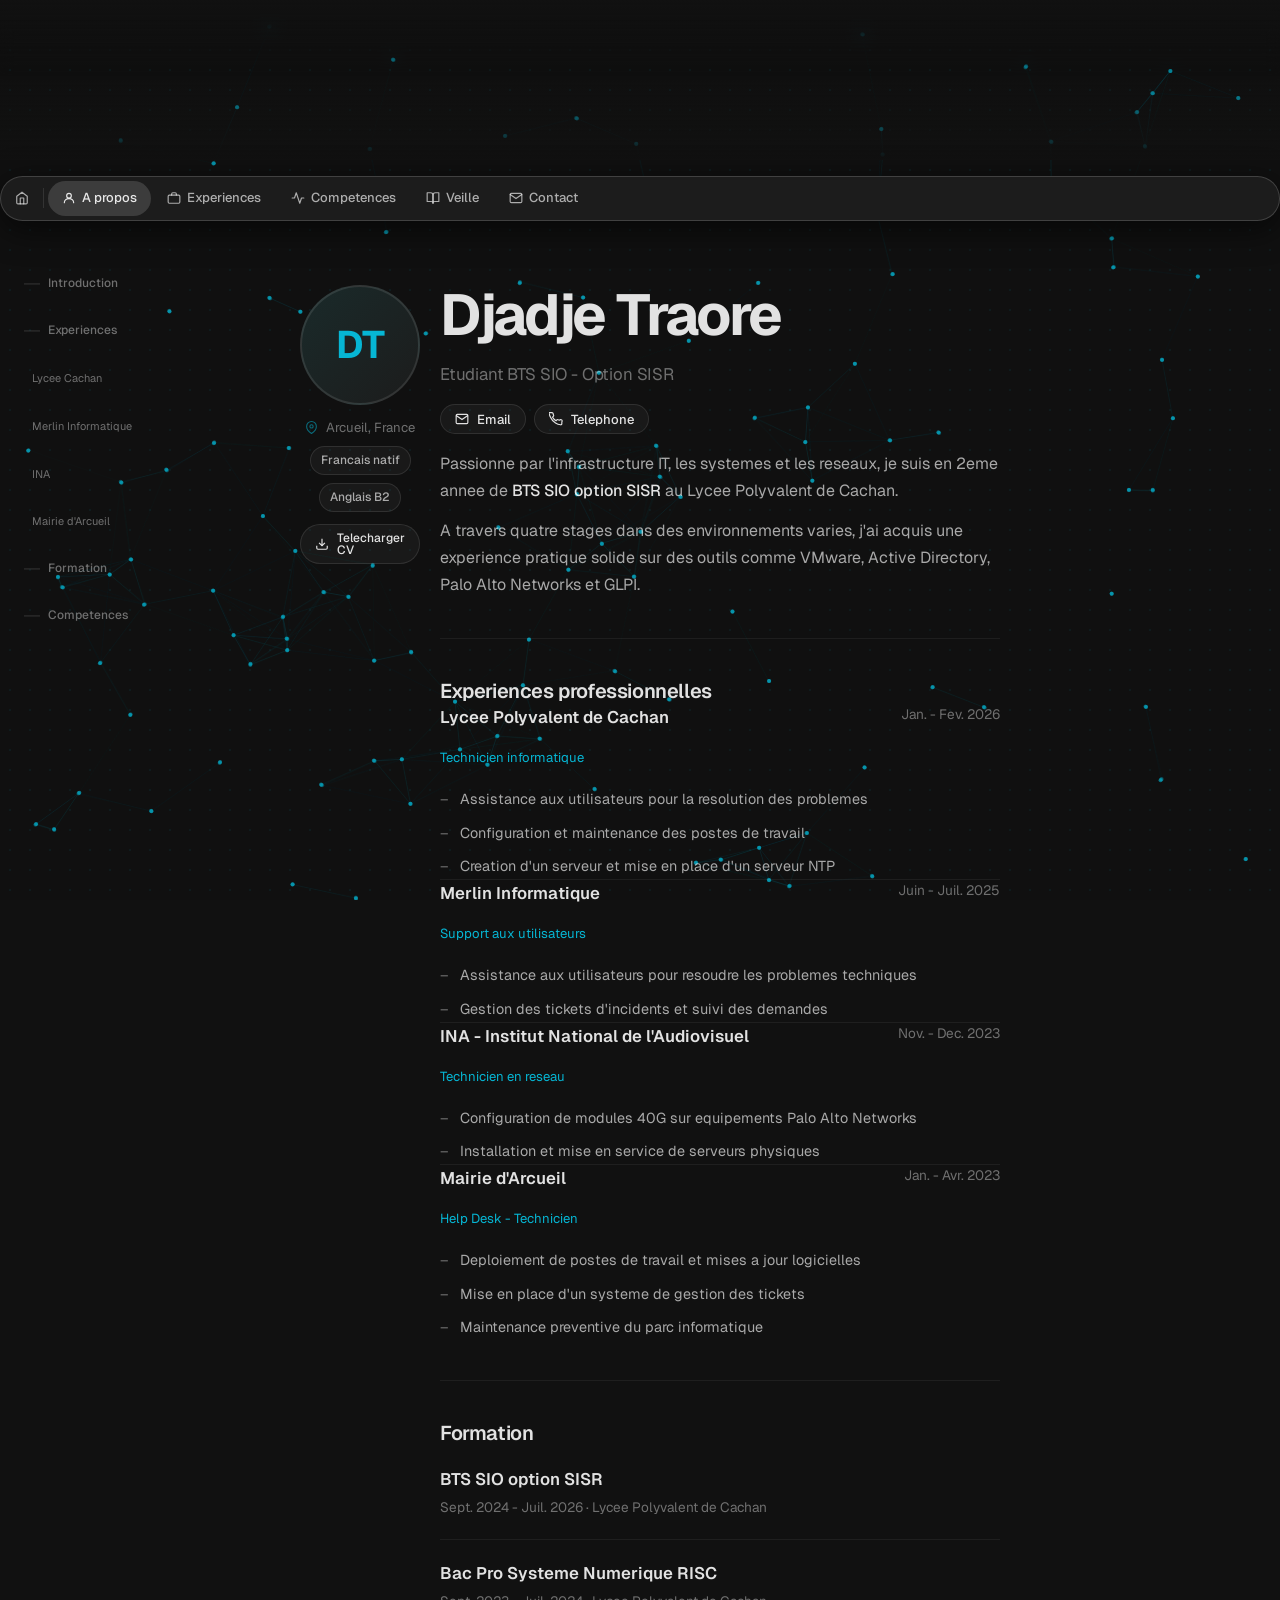
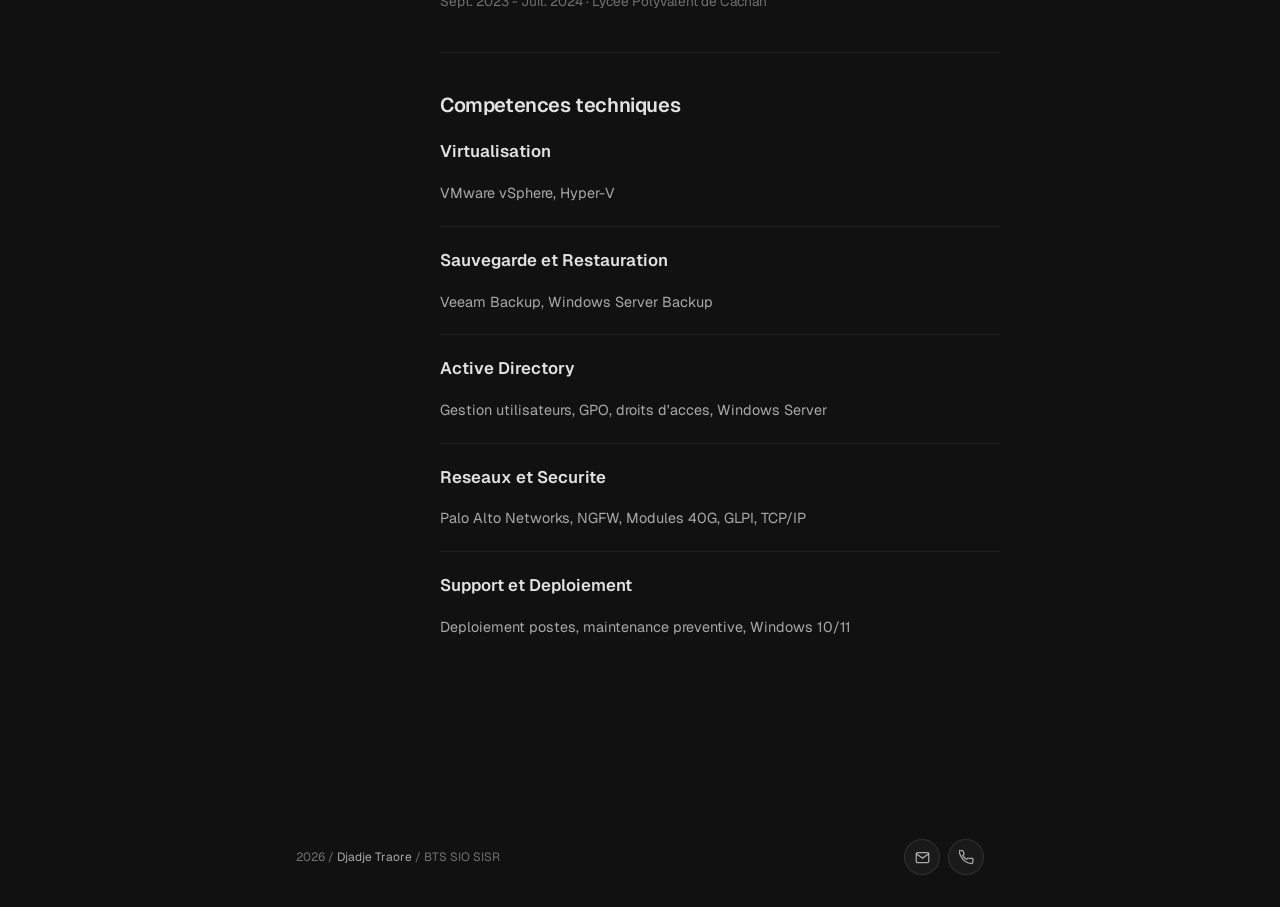
==== commit 48020834: "Update about.html" ====
--- a/about.html
+++ b/about.html
@@ -1,354 +1,130 @@
 <!DOCTYPE html>
 <html lang="fr">
 <head>
-  <meta charset="UTF-8" />
-  <meta name="viewport" content="width=device-width, initial-scale=1.0" />
-  <title>À propos — Djadje Traoré</title>
-  <link rel="stylesheet" href="tokens.css" />
+  <meta charset="UTF-8"/>
+  <meta name="viewport" content="width=device-width,initial-scale=1.0"/>
+  <title>A propos - Djadje Traore</title>
+  <link rel="stylesheet" href="tokens.css"/>
   <style>
-    /* TOC sidebar (like magic-portfolio TableOfContents) */
-    .toc {
-      position: fixed; left: 0; top: 50%; transform: translateY(-50%);
-      padding-left: 24px; display: flex; flex-direction: column; gap: 32px;
-    }
-    .toc-section { display: flex; flex-direction: column; gap: 8px; }
-    .toc-link {
-      font-size: 12px; font-weight: 500; color: var(--neutral-on-background-weak);
-      text-decoration: none; font-family: var(--font-label);
-      transition: color var(--transition-micro-medium);
-      display: flex; align-items: center; gap: 8px;
-    }
-    .toc-link::before {
-      content:''; width: 16px; height: 1px;
-      background: currentColor; opacity: 0.4;
-      transition: width var(--transition-micro-medium), opacity var(--transition-micro-medium);
-    }
-    .toc-link:hover, .toc-link.active { color: var(--neutral-on-background-strong); }
-    .toc-link:hover::before { width: 24px; opacity: 1; }
-    .toc-sub { padding-left: 8px; font-size: 11px; color: var(--neutral-on-background-weak); text-decoration:none; display:block; margin-top:2px; font-family:var(--font-label); transition:color var(--transition-micro-medium); }
-    .toc-sub:hover { color: var(--neutral-on-background-medium); }
-    @media (max-width: 1100px) { .toc { display: none; } }
-
-    /* Schedule button */
-    .schedule-btn {
-      display: inline-flex; align-items: center; gap: 8px;
-      border: 1px solid var(--brand-alpha-medium);
-      background: var(--brand-alpha-weak);
-      border-radius: var(--radius-full);
-      padding: 4px 4px 4px 12px;
-      font-size: 13px; color: var(--neutral-on-background-strong); text-decoration:none;
-      transition: background var(--transition-micro-medium);
-      backdrop-filter: blur(4px);
-    }
-    .schedule-btn:hover { background: var(--brand-alpha-medium); }
-    .schedule-btn .icon-wrap {
-      display:inline-flex; align-items:center; justify-content:center;
-      width:28px; height:28px; border-radius:var(--radius-full);
-      background: var(--neutral-alpha-medium); border: 1px solid var(--neutral-border-medium);
-      flex-shrink:0;
-    }
-    .schedule-btn svg { width: 13px; height: 13px; }
-
-    /* Progress bar for language */
-    .progress-bar {
-      height: 3px; border-radius: 2px;
-      background: var(--neutral-border-weak); overflow: hidden; margin-top:4px;
-    }
-    .progress-fill { height: 100%; border-radius: 2px; background: var(--brand-solid); }
+    #bg { position:fixed;top:0;left:0;width:100%;height:100%;z-index:0;pointer-events:none; }
+    .mask-top,.mask-bottom,nav.pill,main,footer { position:relative;z-index:1; }
   </style>
 </head>
 <body>
-
 <div class="mask-top"></div>
 <div class="mask-bottom"></div>
-
-<!-- TOC (Table of Contents, fixed left) -->
+<nav class="pill">
+  <a href="index.html" class="home-icon"><svg viewBox="0 0 24 24" fill="none" stroke="currentColor" stroke-width="2" stroke-linecap="round" stroke-linejoin="round"><path d="M3 9l9-7 9 7v11a2 2 0 01-2 2H5a2 2 0 01-2-2z"/><polyline points="9 22 9 12 15 12 15 22"/></svg></a>
+  <div class="nav-sep"></div>
+  <a href="about.html" class="active"><svg viewBox="0 0 24 24" fill="none" stroke="currentColor" stroke-width="2" stroke-linecap="round" stroke-linejoin="round"><circle cx="12" cy="8" r="4"/><path d="M4 20c0-4 3.6-7 8-7s8 3 8 7"/></svg><span class="nav-label">A propos</span></a>
+  <a href="experiences.html"><svg viewBox="0 0 24 24" fill="none" stroke="currentColor" stroke-width="2" stroke-linecap="round" stroke-linejoin="round"><rect x="2" y="7" width="20" height="14" rx="2"/><path d="M16 7V5a2 2 0 00-2-2h-4a2 2 0 00-2 2v2"/></svg><span class="nav-label">Experiences</span></a>
+  <a href="competences.html"><svg viewBox="0 0 24 24" fill="none" stroke="currentColor" stroke-width="2" stroke-linecap="round" stroke-linejoin="round"><polyline points="22 12 18 12 15 21 9 3 6 12 2 12"/></svg><span class="nav-label">Competences</span></a>
+  <a href="veille.html"><svg viewBox="0 0 24 24" fill="none" stroke="currentColor" stroke-width="2" stroke-linecap="round" stroke-linejoin="round"><path d="M2 3h6a4 4 0 014 4v14a3 3 0 00-3-3H2z"/><path d="M22 3h-6a4 4 0 00-4 4v14a3 3 0 013-3h7z"/></svg><span class="nav-label">Veille</span></a>
+  <a href="contact.html"><svg viewBox="0 0 24 24" fill="none" stroke="currentColor" stroke-width="2" stroke-linecap="round" stroke-linejoin="round"><path d="M4 4h16c1.1 0 2 .9 2 2v12c0 1.1-.9 2-2 2H4c-1.1 0-2-.9-2-2V6c0-1.1.9-2 2-2z"/><polyline points="22,6 12,13 2,6"/></svg><span class="nav-label">Contact</span></a>
+</nav>
+<style>
+.toc{position:fixed;left:0;top:50%;transform:translateY(-50%);padding-left:24px;display:flex;flex-direction:column;gap:28px;z-index:2;}
+.toc-link{font-size:12px;font-weight:500;color:var(--neutral-on-background-weak);text-decoration:none;display:flex;align-items:center;gap:8px;transition:color var(--transition-micro-medium);}
+.toc-link::before{content:'';width:16px;height:1px;background:currentColor;opacity:0.4;}
+.toc-link:hover{color:var(--neutral-on-background-strong);}
+.toc-sub{padding-left:8px;font-size:11px;color:var(--neutral-on-background-weak);text-decoration:none;display:block;margin-top:2px;}
+@media(max-width:1100px){.toc{display:none;}}
+</style>
 <div class="toc">
-  <div class="toc-section">
-    <a class="toc-link" href="#introduction">Introduction</a>
-  </div>
-  <div class="toc-section">
-    <a class="toc-link" href="#experiences">Expériences</a>
-    <a class="toc-sub" href="#merlin">Merlin Informatique</a>
-    <a class="toc-sub" href="#ina">INA</a>
-    <a class="toc-sub" href="#arcueil">Mairie d'Arcueil</a>
-  </div>
-  <div class="toc-section">
-    <a class="toc-link" href="#formation">Formation</a>
-    <a class="toc-sub" href="#bts">Lycée de Cachan</a>
-  </div>
-  <div class="toc-section">
-    <a class="toc-link" href="#competences">Compétences</a>
-  </div>
+  <a class="toc-link" href="#intro">Introduction</a>
+  <a class="toc-link" href="#exp">Experiences</a>
+  <a class="toc-sub" href="#cachan">Lycee Cachan</a>
+  <a class="toc-sub" href="#merlin">Merlin Informatique</a>
+  <a class="toc-sub" href="#ina">INA</a>
+  <a class="toc-sub" href="#arcueil">Mairie d'Arcueil</a>
+  <a class="toc-link" href="#formation">Formation</a>
+  <a class="toc-link" href="#skills">Competences</a>
 </div>
-
-<!-- NAV PILL -->
-<nav class="pill">
-  <a href="index.html" class="home-icon" aria-label="Accueil">
-    <svg viewBox="0 0 24 24" fill="none" stroke="currentColor" stroke-width="2" stroke-linecap="round" stroke-linejoin="round"><path d="M3 9l9-7 9 7v11a2 2 0 01-2 2H5a2 2 0 01-2-2z"/><polyline points="9 22 9 12 15 12 15 22"/></svg>
-  </a>
-  <div class="nav-sep"></div>
-  <a href="about.html" class="active">
-    <svg viewBox="0 0 24 24" fill="none" stroke="currentColor" stroke-width="2" stroke-linecap="round" stroke-linejoin="round"><circle cx="12" cy="8" r="4"/><path d="M4 20c0-4 3.6-7 8-7s8 3 8 7"/></svg>
-    <span class="nav-label">À propos</span>
-  </a>
-  <a href="experiences.html">
-    <svg viewBox="0 0 24 24" fill="none" stroke="currentColor" stroke-width="2" stroke-linecap="round" stroke-linejoin="round"><rect x="2" y="7" width="20" height="14" rx="2"/><path d="M16 7V5a2 2 0 00-2-2h-4a2 2 0 00-2 2v2"/></svg>
-    <span class="nav-label">Expériences</span>
-  </a>
-  <a href="competences.html">
-    <svg viewBox="0 0 24 24" fill="none" stroke="currentColor" stroke-width="2" stroke-linecap="round" stroke-linejoin="round"><polyline points="22 12 18 12 15 21 9 3 6 12 2 12"/></svg>
-    <span class="nav-label">Compétences</span>
-  </a>
-  <a href="veille.html">
-    <svg viewBox="0 0 24 24" fill="none" stroke="currentColor" stroke-width="2" stroke-linecap="round" stroke-linejoin="round"><rect x="2" y="3" width="20" height="14" rx="2"/><line x1="8" y1="21" x2="16" y2="21"/><line x1="12" y1="17" x2="12" y2="21"/></svg>
-    <span class="nav-label">Veille</span>
-  </a>
-  <a href="contact.html">
-    <svg viewBox="0 0 24 24" fill="none" stroke="currentColor" stroke-width="2" stroke-linecap="round" stroke-linejoin="round"><path d="M4 4h16c1.1 0 2 .9 2 2v12c0 1.1-.9 2-2 2H4c-1.1 0-2-.9-2-2V6c0-1.1.9-2 2-2z"/><polyline points="22,6 12,13 2,6"/></svg>
-    <span class="nav-label">Contact</span>
-  </a>
-</nav>
-
 <main>
-  <div class="column" style="max-width: var(--max-width-m);">
-
+  <div class="column" style="max-width:var(--max-width-m);">
     <div class="about-layout">
-
-      <!-- ─── SIDEBAR: avatar sticky ─── -->
       <div class="about-sidebar">
-        <div class="reveal reveal-d1">
-          <div class="avatar avatar-xl">DT</div>
-        </div>
+        <div class="reveal reveal-d1"><div class="avatar avatar-xl">DT</div></div>
         <div class="reveal reveal-d2 col gap-8" style="align-items:center;">
           <div class="row gap-8" style="color:var(--brand-on-background-weak);">
-            <svg width="14" height="14" viewBox="0 0 24 24" fill="none" stroke="currentColor" stroke-width="2"><path d="M21 10c0 7-9 13-9 13s-9-6-9-13a9 9 0 0118 0z"/><circle cx="12" cy="10" r="3"/></svg>
+            <svg width="13" height="13" viewBox="0 0 24 24" fill="none" stroke="currentColor" stroke-width="2"><path d="M21 10c0 7-9 13-9 13s-9-6-9-13a9 9 0 0118 0z"/><circle cx="12" cy="10" r="3"/></svg>
             <span class="body-default-s">Arcueil, France</span>
           </div>
           <div class="row gap-8 wrap" style="justify-content:center;">
-            <span class="tag">🇫🇷 Français</span>
-            <span class="tag">🇬🇧 Anglais B2</span>
+            <span class="tag">Francais natif</span>
+            <span class="tag">Anglais B2</span>
           </div>
-          <a href="cv-djadje-traore.pdf" download class="btn btn-secondary" style="font-size:12px; padding:7px 14px; width:100%; justify-content:center; margin-top:4px;">
+          <a href="cv-djadje-traore.pdf" download class="btn btn-secondary" style="font-size:12px;padding:7px 14px;width:100%;justify-content:center;margin-top:4px;">
             <svg viewBox="0 0 24 24" fill="none" stroke="currentColor" stroke-width="2" width="13" height="13"><path d="M21 15v4a2 2 0 01-2 2H5a2 2 0 01-2-2v-4"/><polyline points="7 10 12 15 17 10"/><line x1="12" y1="15" x2="12" y2="3"/></svg>
             Telecharger CV
           </a>
         </div>
       </div>
-
-      <!-- ─── BODY ─── -->
       <div class="about-body col gap-40">
-
-        <!-- Header: name + role + socials -->
-        <div id="introduction" class="col gap-16">
-
-          <!-- Schedule a call button -->
-          <div class="reveal reveal-d1" style="width:fit-content;">
-            <a href="mailto:traoredjadje310@gmail.com" class="schedule-btn">
-              <svg viewBox="0 0 24 24" fill="none" stroke="var(--brand-on-background-weak)" stroke-width="2" stroke-linecap="round" stroke-linejoin="round"><rect x="3" y="4" width="18" height="18" rx="2"/><line x1="16" y1="2" x2="16" y2="6"/><line x1="8" y1="2" x2="8" y2="6"/><line x1="3" y1="10" x2="21" y2="10"/></svg>
-              Prendre contact
-              <div class="icon-wrap">
-                <svg viewBox="0 0 24 24" fill="none" stroke="currentColor" stroke-width="2.5"><path d="M5 12h14M12 5l7 7-7 7"/></svg>
-              </div>
+        <div id="intro" class="col gap-16">
+          <div class="reveal reveal-d1"><h1 class="display-strong-xl">Djadje Traore</h1></div>
+          <div class="reveal reveal-d2"><p class="display-default-xs on-neutral-weak">Etudiant BTS SIO - Option SISR</p></div>
+          <div class="reveal reveal-d3 row gap-8 wrap">
+            <a href="mailto:traoredjadje310@gmail.com" class="btn btn-secondary" style="font-size:13px;padding:7px 14px;">
+              <svg viewBox="0 0 24 24" fill="none" stroke="currentColor" stroke-width="2" width="14" height="14"><path d="M4 4h16c1.1 0 2 .9 2 2v12c0 1.1-.9 2-2 2H4c-1.1 0-2-.9-2-2V6c0-1.1.9-2 2-2z"/><polyline points="22,6 12,13 2,6"/></svg>Email
+            </a>
+            <a href="tel:0767908541" class="btn btn-secondary" style="font-size:13px;padding:7px 14px;">
+              <svg viewBox="0 0 24 24" fill="none" stroke="currentColor" stroke-width="2" width="14" height="14"><path d="M22 16.92v3a2 2 0 01-2.18 2 19.8 19.8 0 01-8.63-3.07A19.5 19.5 0 013.07 9.81 19.8 19.8 0 01.12 1.23a2 2 0 012-.22h3a2 2 0 012 1.72c.13.96.36 1.9.7 2.81a2 2 0 01-.45 2.11l-1.27 1.27a16 16 0 006 6l1.27-1.27a2 2 0 012.11-.45c.9.34 1.85.57 2.81.7A2 2 0 0122 16.92z"/></svg>Telephone
             </a>
           </div>
-
-          <div class="reveal reveal-d2">
-            <h1 class="display-strong-xl">Djadje Traoré</h1>
-          </div>
-
-          <div class="reveal reveal-d3">
-            <p class="display-default-xs on-neutral-weak">Étudiant BTS SIO · Option SISR</p>
-          </div>
-
-          <!-- Social buttons -->
-          <div class="reveal reveal-d4 row gap-8 wrap" style="padding-top:4px; padding-bottom:4px;">
-            <a href="mailto:traoredjadje310@gmail.com" class="btn btn-secondary" style="font-size:13px; padding:7px 14px;">
-              <svg viewBox="0 0 24 24" fill="none" stroke="currentColor" stroke-width="2" stroke-linecap="round" stroke-linejoin="round"><path d="M4 4h16c1.1 0 2 .9 2 2v12c0 1.1-.9 2-2 2H4c-1.1 0-2-.9-2-2V6c0-1.1.9-2 2-2z"/><polyline points="22,6 12,13 2,6"/></svg>
-              Email
-            </a>
-            <a href="tel:0767908541" class="btn btn-secondary" style="font-size:13px; padding:7px 14px;">
-              <svg viewBox="0 0 24 24" fill="none" stroke="currentColor" stroke-width="2" stroke-linecap="round" stroke-linejoin="round"><path d="M22 16.92v3a2 2 0 01-2.18 2 19.8 19.8 0 01-8.63-3.07A19.5 19.5 0 013.07 9.81 19.8 19.8 0 01.12 1.23a2 2 0 012-.22h3a2 2 0 012 1.72c.13.96.36 1.9.7 2.81a2 2 0 01-.45 2.11l-1.27 1.27a16 16 0 006 6l1.27-1.27a2 2 0 012.11-.45c.9.34 1.85.57 2.81.7A2 2 0 0122 16.92z"/></svg>
-              Téléphone
-            </a>
-          </div>
-
-        </div>
-
-        <!-- Intro paragraph -->
-        <div class="reveal reveal-d4 col gap-16 body-default-l">
-          <p>Passionné par l'infrastructure IT, les systèmes et les réseaux, je suis en 2ème année de <strong style="color:var(--neutral-on-background-strong); font-weight:500;">BTS SIO option SISR</strong> au Lycée Polyvalent de Cachan. Je cherche un stage du <strong style="color:var(--neutral-on-background-strong); font-weight:500;">12 janvier au 21 février 2026</strong> dans le domaine des systèmes et réseaux en Île-de-France.</p>
-          <p>À travers trois stages dans des environnements variés — collectivité locale, entreprise privée IT et institution culturelle nationale — j'ai acquis une expérience pratique solide sur des outils professionnels comme VMware, Active Directory, Palo Alto Networks et GLPI.</p>
-        </div>
-
-        <div class="line-h reveal"></div>
-
-        <!-- WORK EXPERIENCE -->
-        <div class="col gap-32">
-          <h2 id="experiences" class="display-strong-s">Expériences professionnelles</h2>
-
-          <div class="col gap-32">
-
-            <!-- EXP 1 -->
-            <div id="merlin" class="exp-block reveal">
-              <div class="row between align-start">
-                <span class="heading-strong-l">Merlin Informatique</span>
-                <span class="heading-default-xs">Juin – Juil. 2025</span>
-              </div>
-              <p class="body-default-s on-brand mt-8">Support aux utilisateurs</p>
-              <ul class="exp-achievements">
-                <li>Assistance aux utilisateurs pour résoudre les problèmes techniques rencontrés au quotidien</li>
-                <li>Gestion des tickets d'incidents et suivi des demandes d'assistance via outil ITSM</li>
-              </ul>
-            </div>
-
-            <div class="line-h"></div>
-
-            <!-- EXP 2 -->
-            <div id="ina" class="exp-block reveal">
-              <div class="row between align-start">
-                <span class="heading-strong-l">INA — Institut National de l'Audiovisuel</span>
-                <span class="heading-default-xs">Nov. – Déc. 2023</span>
-              </div>
-              <p class="body-default-s on-brand mt-8">Technicien en réseau</p>
-              <ul class="exp-achievements">
-                <li>Configuration de modules 40G sur équipements Palo Alto Networks</li>
-                <li>Installation et mise en service de serveurs physiques</li>
-              </ul>
-            </div>
-
-            <div class="line-h"></div>
-
-            <!-- EXP 3 -->
-            <div id="arcueil" class="exp-block reveal">
-              <div class="row between align-start">
-                <span class="heading-strong-l">Mairie d'Arcueil</span>
-                <span class="heading-default-xs">Jan. – Avr. 2023</span>
-              </div>
-              <p class="body-default-s on-brand mt-8">Help Desk — Technicien</p>
-              <ul class="exp-achievements">
-                <li>Déploiement de postes de travail et mises à jour logicielles</li>
-                <li>Mise en place d'un système de gestion des tickets d'assistance informatique</li>
-                <li>Maintenance préventive des ordinateurs du parc municipal</li>
-              </ul>
-            </div>
-
+          <div class="reveal reveal-d4 col gap-12 body-default-l">
+            <p>Passionne par l'infrastructure IT, les systemes et les reseaux, je suis en 2eme annee de <strong style="color:var(--neutral-on-background-strong);font-weight:500;">BTS SIO option SISR</strong> au Lycee Polyvalent de Cachan.</p>
+            <p>A travers quatre stages dans des environnements varies, j'ai acquis une experience pratique solide sur des outils comme VMware, Active Directory, Palo Alto Networks et GLPI.</p>
           </div>
         </div>
-
         <div class="line-h reveal"></div>
-
-        <!-- FORMATION -->
-        <div class="col gap-32">
+        <div class="col gap-28">
+          <h2 id="exp" class="display-strong-s">Experiences professionnelles</h2>
+          <div class="exp-block reveal"><div class="row between align-start"><span id="cachan" class="heading-strong-l">Lycee Polyvalent de Cachan</span><span class="heading-default-xs">Jan. - Fev. 2026</span></div><p class="body-default-s on-brand mt-8">Technicien informatique</p><ul class="exp-achievements"><li>Assistance aux utilisateurs pour la resolution des problemes</li><li>Configuration et maintenance des postes de travail</li><li>Creation d'un serveur et mise en place d'un serveur NTP</li></ul></div>
+          <div class="line-h"></div>
+          <div class="exp-block reveal"><div class="row between align-start"><span id="merlin" class="heading-strong-l">Merlin Informatique</span><span class="heading-default-xs">Juin - Juil. 2025</span></div><p class="body-default-s on-brand mt-8">Support aux utilisateurs</p><ul class="exp-achievements"><li>Assistance aux utilisateurs pour resoudre les problemes techniques</li><li>Gestion des tickets d'incidents et suivi des demandes</li></ul></div>
+          <div class="line-h"></div>
+          <div class="exp-block reveal"><div class="row between align-start"><span id="ina" class="heading-strong-l">INA - Institut National de l'Audiovisuel</span><span class="heading-default-xs">Nov. - Dec. 2023</span></div><p class="body-default-s on-brand mt-8">Technicien en reseau</p><ul class="exp-achievements"><li>Configuration de modules 40G sur equipements Palo Alto Networks</li><li>Installation et mise en service de serveurs physiques</li></ul></div>
+          <div class="line-h"></div>
+          <div class="exp-block reveal"><div class="row between align-start"><span id="arcueil" class="heading-strong-l">Mairie d'Arcueil</span><span class="heading-default-xs">Jan. - Avr. 2023</span></div><p class="body-default-s on-brand mt-8">Help Desk - Technicien</p><ul class="exp-achievements"><li>Deploiement de postes de travail et mises a jour logicielles</li><li>Mise en place d'un systeme de gestion des tickets</li><li>Maintenance preventive du parc informatique</li></ul></div>
+        </div>
+        <div class="line-h reveal"></div>
+        <div class="col gap-20">
           <h2 id="formation" class="display-strong-s">Formation</h2>
-
-          <div class="col gap-24">
-
-            <div id="bts" class="col gap-4 reveal">
-              <div class="row between align-start">
-                <span class="heading-strong-l">BTS SIO option SISR</span>
-              </div>
-              <span class="heading-default-xs">Sept. 2024 – Juil. 2026 · Lycée Polyvalent de Cachan</span>
-            </div>
-
-            <div class="line-h"></div>
-
-            <div class="col gap-4 reveal">
-              <span class="heading-strong-l">Bac Pro Système Numérique RISC</span>
-              <span class="heading-default-xs">Sept. 2023 – Juil. 2024 · Lycée Polyvalent de Cachan</span>
-            </div>
-
-          </div>
+          <div class="col gap-4 reveal"><span class="heading-strong-l">BTS SIO option SISR</span><span class="heading-default-xs">Sept. 2024 - Juil. 2026 &middot; Lycee Polyvalent de Cachan</span></div>
+          <div class="line-h"></div>
+          <div class="col gap-4 reveal"><span class="heading-strong-l">Bac Pro Systeme Numerique RISC</span><span class="heading-default-xs">Sept. 2023 - Juil. 2024 &middot; Lycee Polyvalent de Cachan</span></div>
         </div>
-
         <div class="line-h reveal"></div>
-
-        <!-- COMPÉTENCES TECHNIQUES -->
-        <div class="col gap-32 mb-48">
-          <h2 id="competences" class="display-strong-s">Compétences techniques</h2>
-
-          <div class="col gap-32">
-
-            <div class="skill-block reveal">
-              <span class="heading-strong-l">Virtualisation</span>
-              <p class="body-default-m mt-8">Déploiement et gestion d'environnements virtualisés en production.</p>
-              <div class="skill-tags-row">
-                <span class="tag">VMware vSphere</span>
-                <span class="tag">Hyper-V</span>
-              </div>
-            </div>
-
-            <div class="line-h"></div>
-
-            <div class="skill-block reveal">
-              <span class="heading-strong-l">Sauvegarde & Restauration</span>
-              <p class="body-default-m mt-8">Politiques de sauvegarde et restauration de systèmes.</p>
-              <div class="skill-tags-row">
-                <span class="tag">Veeam Backup</span>
-                <span class="tag">Windows Server Backup</span>
-              </div>
-            </div>
-
-            <div class="line-h"></div>
-
-            <div class="skill-block reveal">
-              <span class="heading-strong-l">Active Directory</span>
-              <p class="body-default-m mt-8">Administration du service d'annuaire, gestion des identités et des accès.</p>
-              <div class="skill-tags-row">
-                <span class="tag">Gestion utilisateurs</span>
-                <span class="tag">GPO</span>
-                <span class="tag">Droits d'accès</span>
-                <span class="tag">Windows Server</span>
-              </div>
-            </div>
-
-            <div class="line-h"></div>
-
-            <div class="skill-block reveal">
-              <span class="heading-strong-l">Réseaux & Sécurité</span>
-              <p class="body-default-m mt-8">Configuration d'équipements réseau et firewalls NGFW en environnement de production.</p>
-              <div class="skill-tags-row">
-                <span class="tag">Palo Alto Networks</span>
-                <span class="tag">Modules 40G</span>
-                <span class="tag">GLPI</span>
-                <span class="tag">TCP/IP</span>
-              </div>
-            </div>
-
-            <div class="line-h"></div>
-
-            <div class="skill-block reveal">
-              <span class="heading-strong-l">Support & Déploiement</span>
-              <p class="body-default-m mt-8">Déploiement de postes de travail et assistance aux utilisateurs en environnement professionnel.</p>
-              <div class="skill-tags-row">
-                <span class="tag">Déploiement postes</span>
-                <span class="tag">Réparation hardware</span>
-                <span class="tag">Maintenance préventive</span>
-                <span class="tag">Windows 10/11</span>
-              </div>
-            </div>
-
-          </div>
+        <div class="col gap-20 mb-48">
+          <h2 id="skills" class="display-strong-s">Competences techniques</h2>
+          <div class="skill-block reveal"><span class="heading-strong-l">Virtualisation</span><p class="body-default-m mt-8">VMware vSphere, Hyper-V</p></div>
+          <div class="line-h"></div>
+          <div class="skill-block reveal"><span class="heading-strong-l">Sauvegarde et Restauration</span><p class="body-default-m mt-8">Veeam Backup, Windows Server Backup</p></div>
+          <div class="line-h"></div>
+          <div class="skill-block reveal"><span class="heading-strong-l">Active Directory</span><p class="body-default-m mt-8">Gestion utilisateurs, GPO, droits d'acces, Windows Server</p></div>
+          <div class="line-h"></div>
+          <div class="skill-block reveal"><span class="heading-strong-l">Reseaux et Securite</span><p class="body-default-m mt-8">Palo Alto Networks, NGFW, Modules 40G, GLPI, TCP/IP</p></div>
+          <div class="line-h"></div>
+          <div class="skill-block reveal"><span class="heading-strong-l">Support et Deploiement</span><p class="body-default-m mt-8">Deploiement postes, maintenance preventive, Windows 10/11</p></div>
         </div>
-
       </div>
     </div>
   </div>
 </main>
-
 <footer>
   <div class="footer-inner">
-    <p>© 2026 / <a href="about.html">Djadje Traoré</a> / BTS SIO SISR — Lycée de Cachan</p>
+    <p>2026 / <a href="about.html">Djadje Traore</a> / BTS SIO SISR</p>
     <div class="footer-icons">
       <a href="mailto:traoredjadje310@gmail.com" class="icon-btn" title="Email">
         <svg viewBox="0 0 24 24" fill="none" stroke="currentColor" stroke-width="2"><path d="M4 4h16c1.1 0 2 .9 2 2v12c0 1.1-.9 2-2 2H4c-1.1 0-2-.9-2-2V6c0-1.1.9-2 2-2z"/><polyline points="22,6 12,13 2,6"/></svg>
       </a>
-      <a href="tel:0767908541" class="icon-btn" title="Téléphone">
+      <a href="tel:0767908541" class="icon-btn" title="Tel">
         <svg viewBox="0 0 24 24" fill="none" stroke="currentColor" stroke-width="2"><path d="M22 16.92v3a2 2 0 01-2.18 2 19.8 19.8 0 01-8.63-3.07A19.5 19.5 0 013.07 9.81 19.8 19.8 0 01.12 1.23a2 2 0 012-.22h3a2 2 0 012 1.72c.13.96.36 1.9.7 2.81a2 2 0 01-.45 2.11l-1.27 1.27a16 16 0 006 6l1.27-1.27a2 2 0 012.11-.45c.9.34 1.85.57 2.81.7A2 2 0 0122 16.92z"/></svg>
       </a>
     </div>
   </div>
 </footer>
-  <script src="particles.js"></script>
+<script src="particles.js"></script>
 </body>
 </html>
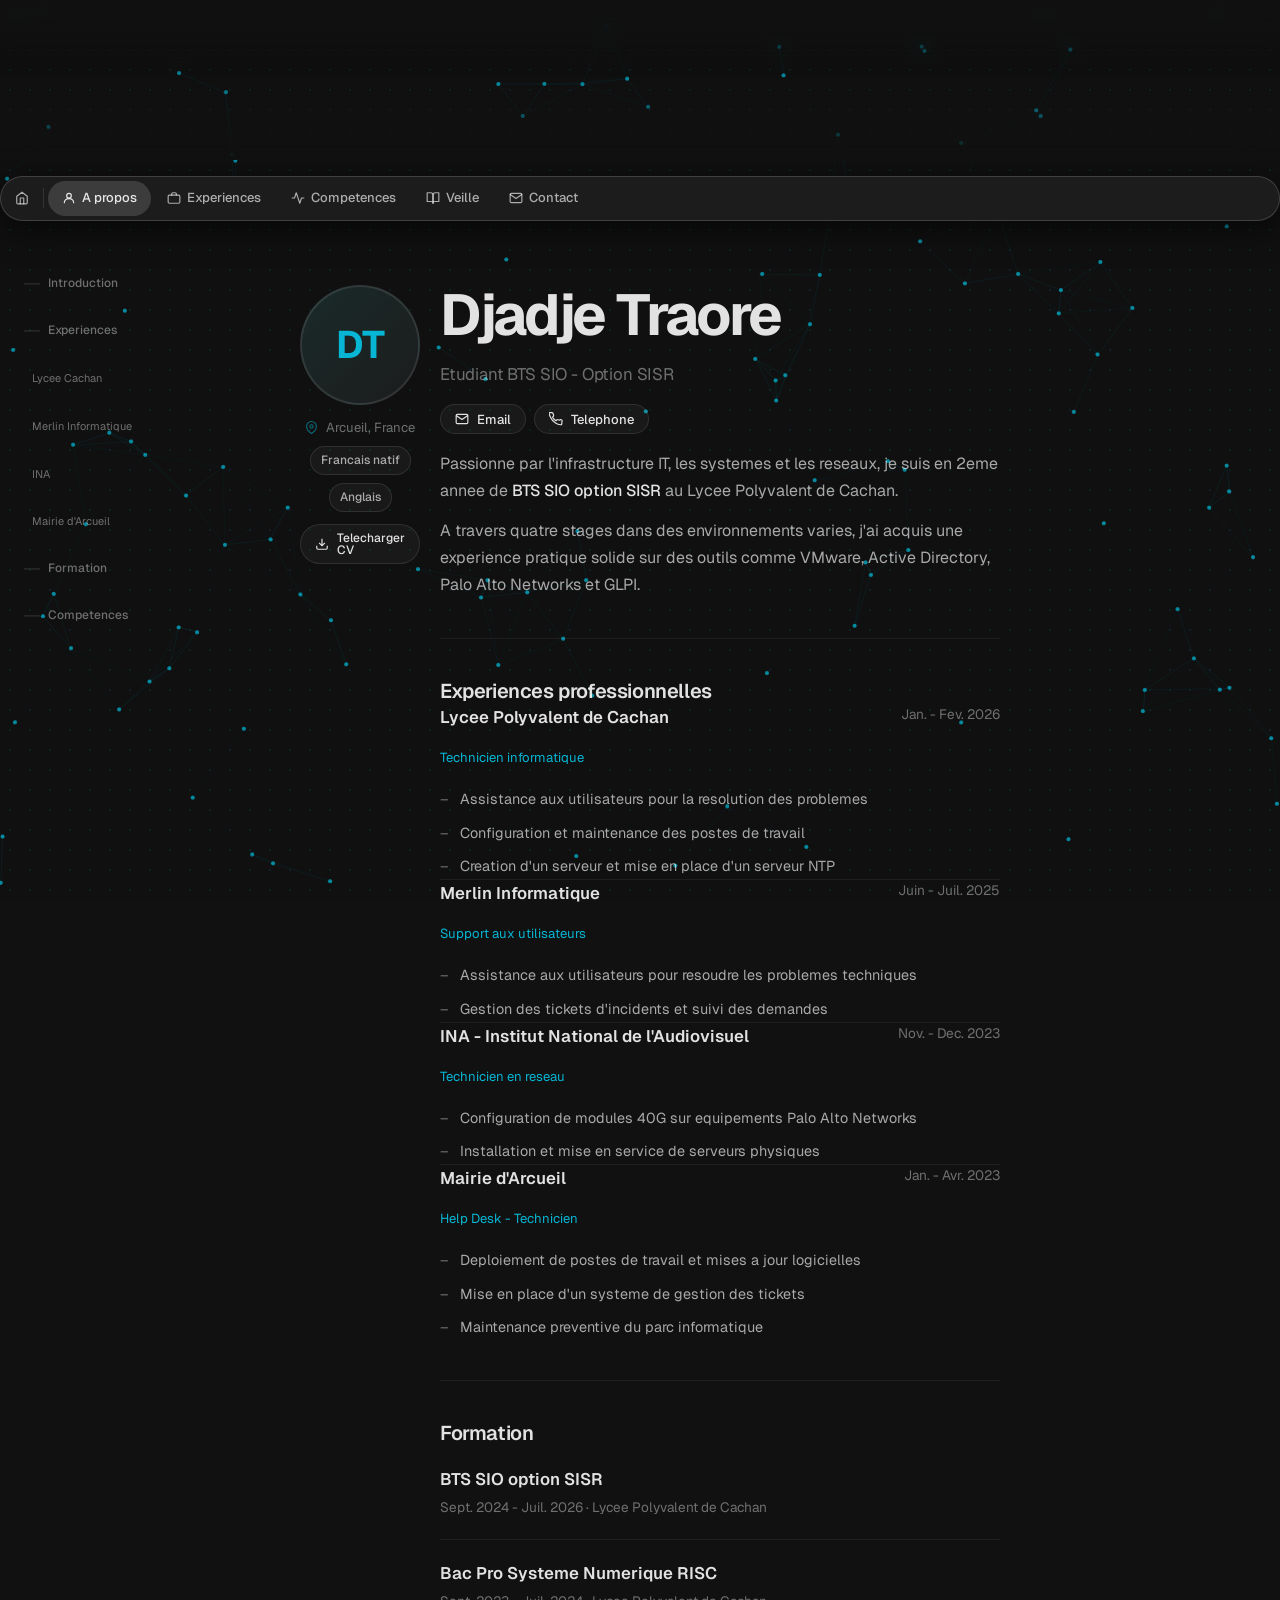
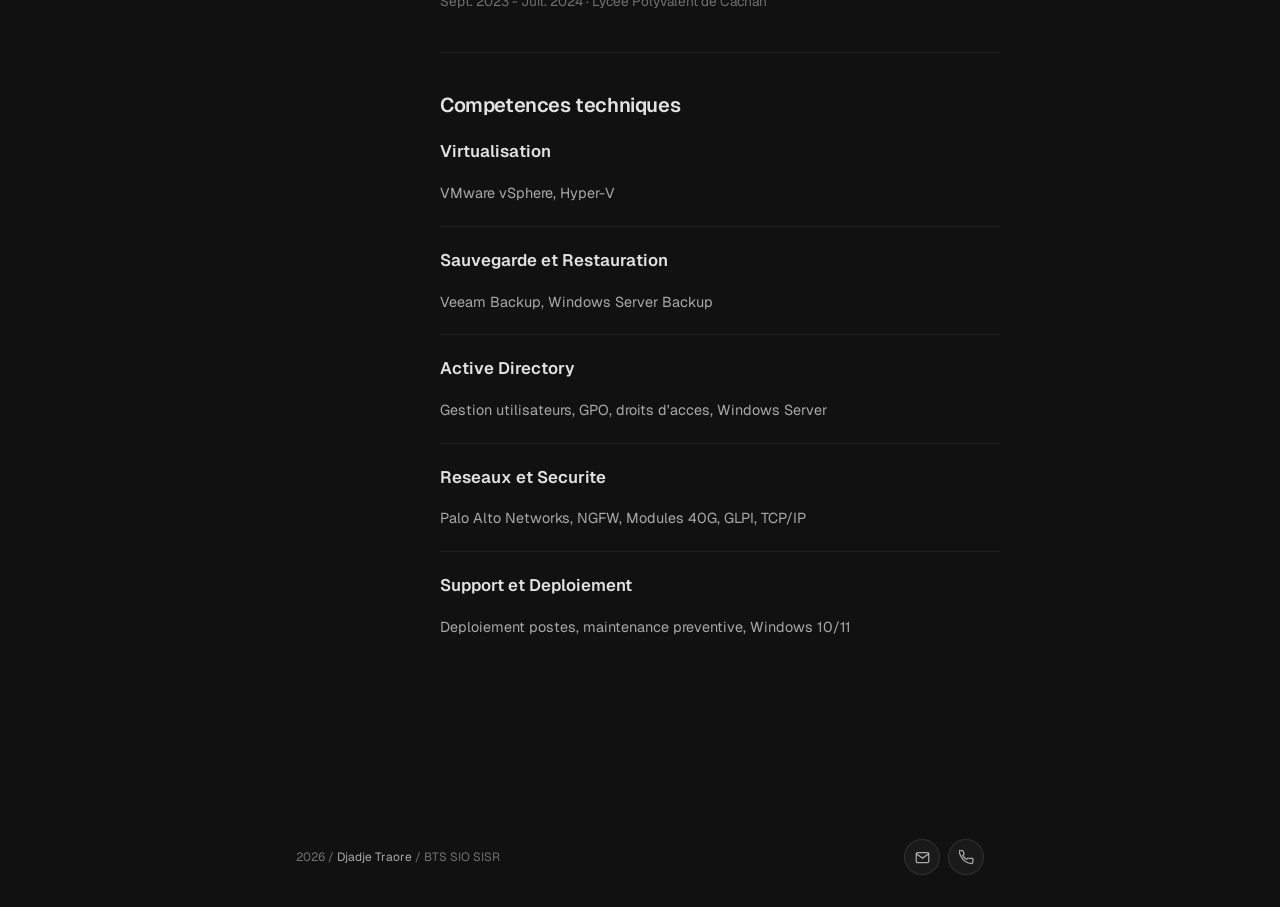
==== commit f046a315: "Update about.html" ====
--- a/about.html
+++ b/about.html
@@ -52,7 +52,7 @@
           </div>
           <div class="row gap-8 wrap" style="justify-content:center;">
             <span class="tag">Francais natif</span>
-            <span class="tag">Anglais B2</span>
+            <span class="tag">Anglais </span>
           </div>
           <a href="cv-djadje-traore.pdf" download class="btn btn-secondary" style="font-size:12px;padding:7px 14px;width:100%;justify-content:center;margin-top:4px;">
             <svg viewBox="0 0 24 24" fill="none" stroke="currentColor" stroke-width="2" width="13" height="13"><path d="M21 15v4a2 2 0 01-2 2H5a2 2 0 01-2-2v-4"/><polyline points="7 10 12 15 17 10"/><line x1="12" y1="15" x2="12" y2="3"/></svg>
